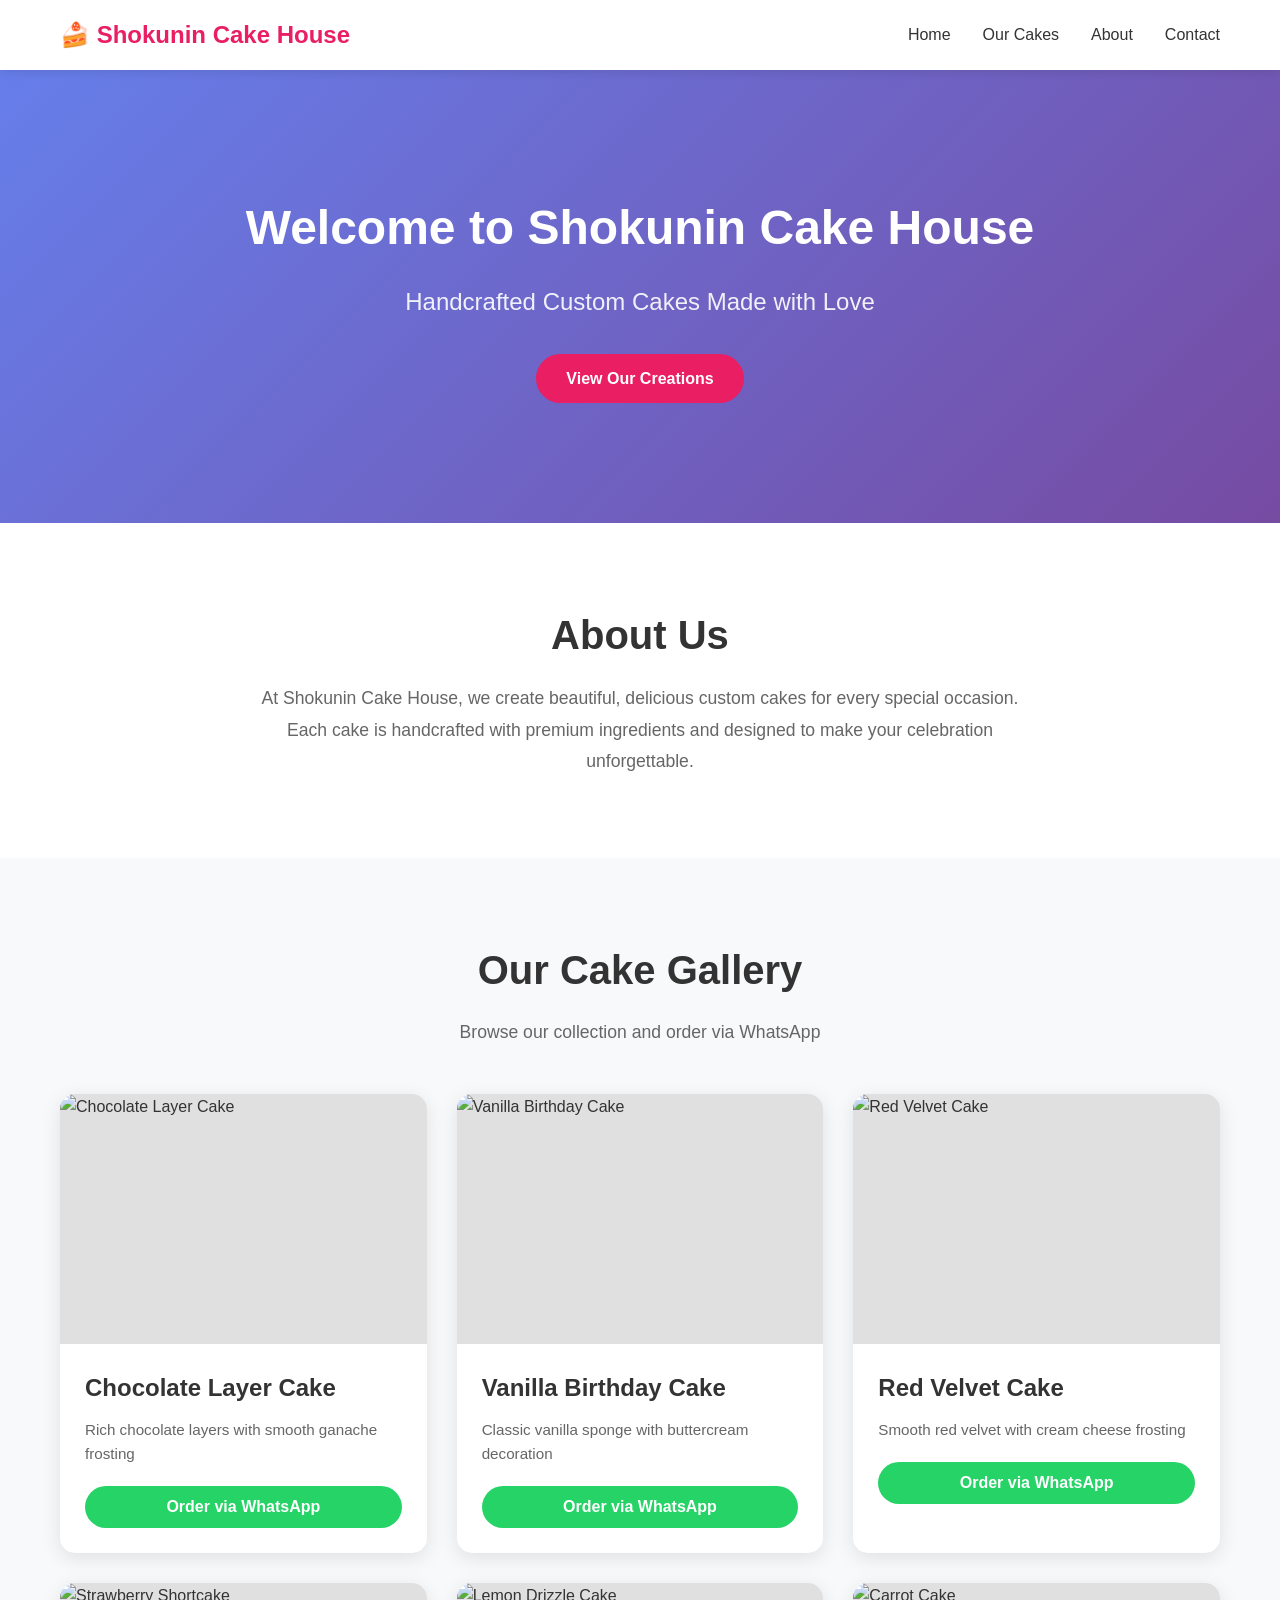
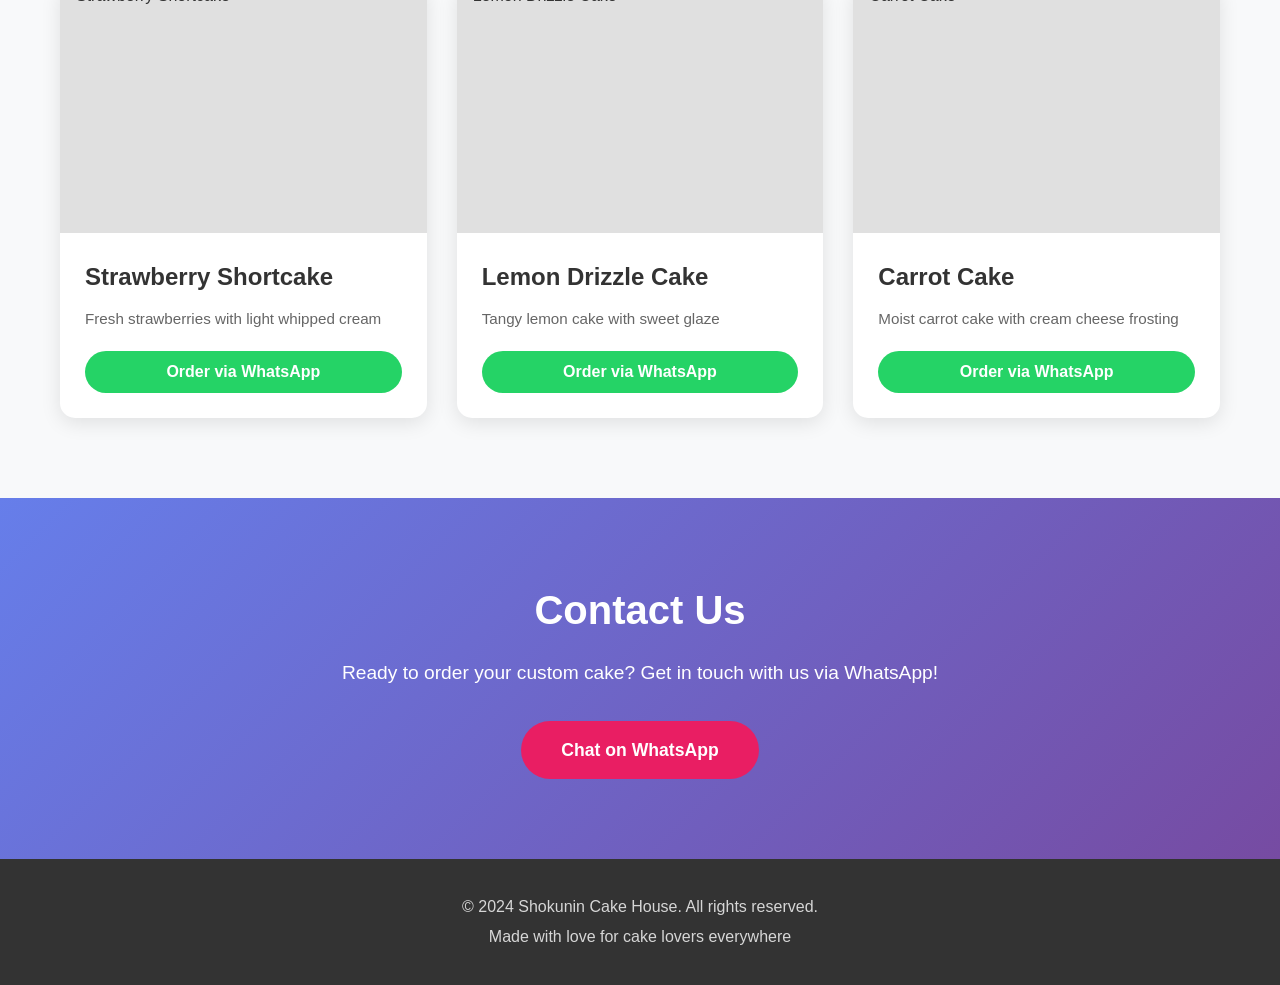
==== index.html @ 7493c871 "Transform to static cake portfolio website for GitHub Pages - Replace EverShop e-commerce platform w" ====
<!DOCTYPE html>
<html lang="en">
<head>
    <meta charset="UTF-8">
    <meta name="viewport" content="width=device-width, initial-scale=1.0">
    <meta name="description" content="Shokunin Cake House - Handcrafted custom cakes for every occasion">
    <title>Shokunin Cake House - Custom Cakes</title>
    <link rel="stylesheet" href="css/style.css">
</head>
<body>
    <!-- Navigation -->
    <nav class="navbar">
        <div class="container">
            <div class="nav-brand">
                <h1>🍰 Shokunin Cake House</h1>
            </div>
            <ul class="nav-menu">
                <li><a href="#home">Home</a></li>
                <li><a href="#gallery">Our Cakes</a></li>
                <li><a href="#about">About</a></li>
                <li><a href="#contact">Contact</a></li>
            </ul>
        </div>
    </nav>

    <!-- Hero Section -->
    <section id="home" class="hero">
        <div class="hero-content">
            <h1 class="hero-title">Welcome to Shokunin Cake House</h1>
            <p class="hero-subtitle">Handcrafted Custom Cakes Made with Love</p>
            <a href="#gallery" class="btn btn-primary">View Our Creations</a>
        </div>
    </section>

    <!-- About Section -->
    <section id="about" class="about">
        <div class="container">
            <h2 class="section-title">About Us</h2>
            <p class="about-text">
                At Shokunin Cake House, we create beautiful, delicious custom cakes for every special occasion.
                Each cake is handcrafted with premium ingredients and designed to make your celebration unforgettable.
            </p>
        </div>
    </section>

    <!-- Gallery Section -->
    <section id="gallery" class="gallery">
        <div class="container">
            <h2 class="section-title">Our Cake Gallery</h2>
            <p class="section-subtitle">Browse our collection and order via WhatsApp</p>

            <div class="cake-grid">
                <!-- Cake Card 1 -->
                <div class="cake-card">
                    <div class="cake-image">
                        <img src="images/cakes/cake1.jpg" alt="Chocolate Layer Cake">
                    </div>
                    <div class="cake-info">
                        <h3 class="cake-name">Chocolate Layer Cake</h3>
                        <p class="cake-description">Rich chocolate layers with smooth ganache frosting</p>
                        <button class="btn btn-whatsapp" onclick="orderViaWhatsApp('Chocolate Layer Cake')">
                            Order via WhatsApp
                        </button>
                    </div>
                </div>

                <!-- Cake Card 2 -->
                <div class="cake-card">
                    <div class="cake-image">
                        <img src="images/cakes/cake2.jpg" alt="Vanilla Birthday Cake">
                    </div>
                    <div class="cake-info">
                        <h3 class="cake-name">Vanilla Birthday Cake</h3>
                        <p class="cake-description">Classic vanilla sponge with buttercream decoration</p>
                        <button class="btn btn-whatsapp" onclick="orderViaWhatsApp('Vanilla Birthday Cake')">
                            Order via WhatsApp
                        </button>
                    </div>
                </div>

                <!-- Cake Card 3 -->
                <div class="cake-card">
                    <div class="cake-image">
                        <img src="images/cakes/cake3.jpg" alt="Red Velvet Cake">
                    </div>
                    <div class="cake-info">
                        <h3 class="cake-name">Red Velvet Cake</h3>
                        <p class="cake-description">Smooth red velvet with cream cheese frosting</p>
                        <button class="btn btn-whatsapp" onclick="orderViaWhatsApp('Red Velvet Cake')">
                            Order via WhatsApp
                        </button>
                    </div>
                </div>

                <!-- Cake Card 4 -->
                <div class="cake-card">
                    <div class="cake-image">
                        <img src="images/cakes/cake4.jpg" alt="Strawberry Shortcake">
                    </div>
                    <div class="cake-info">
                        <h3 class="cake-name">Strawberry Shortcake</h3>
                        <p class="cake-description">Fresh strawberries with light whipped cream</p>
                        <button class="btn btn-whatsapp" onclick="orderViaWhatsApp('Strawberry Shortcake')">
                            Order via WhatsApp
                        </button>
                    </div>
                </div>

                <!-- Cake Card 5 -->
                <div class="cake-card">
                    <div class="cake-image">
                        <img src="images/cakes/cake5.jpg" alt="Lemon Drizzle Cake">
                    </div>
                    <div class="cake-info">
                        <h3 class="cake-name">Lemon Drizzle Cake</h3>
                        <p class="cake-description">Tangy lemon cake with sweet glaze</p>
                        <button class="btn btn-whatsapp" onclick="orderViaWhatsApp('Lemon Drizzle Cake')">
                            Order via WhatsApp
                        </button>
                    </div>
                </div>

                <!-- Cake Card 6 -->
                <div class="cake-card">
                    <div class="cake-image">
                        <img src="images/cakes/cake6.jpg" alt="Carrot Cake">
                    </div>
                    <div class="cake-info">
                        <h3 class="cake-name">Carrot Cake</h3>
                        <p class="cake-description">Moist carrot cake with cream cheese frosting</p>
                        <button class="btn btn-whatsapp" onclick="orderViaWhatsApp('Carrot Cake')">
                            Order via WhatsApp
                        </button>
                    </div>
                </div>
            </div>
        </div>
    </section>

    <!-- Contact Section -->
    <section id="contact" class="contact">
        <div class="container">
            <h2 class="section-title">Contact Us</h2>
            <p class="contact-text">
                Ready to order your custom cake? Get in touch with us via WhatsApp!
            </p>
            <a href="https://wa.me/1234567890?text=Hi%20Shokunin%20Cake%20House!%20I'm%20interested%20in%20ordering%20a%20custom%20cake."
               class="btn btn-primary btn-large" target="_blank">
                Chat on WhatsApp
            </a>
        </div>
    </section>

    <!-- Footer -->
    <footer class="footer">
        <div class="container">
            <p>&copy; 2024 Shokunin Cake House. All rights reserved.</p>
            <p>Made with love for cake lovers everywhere</p>
        </div>
    </footer>

    <script src="js/script.js"></script>
</body>
</html>
---- css/style.css ----
/* Reset and Base Styles */
* {
    margin: 0;
    padding: 0;
    box-sizing: border-box;
}

body {
    font-family: 'Segoe UI', Tahoma, Geneva, Verdana, sans-serif;
    line-height: 1.6;
    color: #333;
    background-color: #f8f9fa;
}

.container {
    max-width: 1200px;
    margin: 0 auto;
    padding: 0 20px;
}

/* Navigation */
.navbar {
    background-color: #fff;
    box-shadow: 0 2px 10px rgba(0, 0, 0, 0.1);
    position: sticky;
    top: 0;
    z-index: 100;
    padding: 1rem 0;
}

.navbar .container {
    display: flex;
    justify-content: space-between;
    align-items: center;
}

.nav-brand h1 {
    font-size: 1.5rem;
    color: #e91e63;
}

.nav-menu {
    display: flex;
    list-style: none;
    gap: 2rem;
}

.nav-menu a {
    text-decoration: none;
    color: #333;
    font-weight: 500;
    transition: color 0.3s;
}

.nav-menu a:hover {
    color: #e91e63;
}

/* Hero Section */
.hero {
    background: linear-gradient(135deg, #667eea 0%, #764ba2 100%);
    color: white;
    padding: 120px 20px;
    text-align: center;
}

.hero-content {
    max-width: 800px;
    margin: 0 auto;
}

.hero-title {
    font-size: 3rem;
    margin-bottom: 1rem;
    animation: fadeInUp 1s ease;
}

.hero-subtitle {
    font-size: 1.5rem;
    margin-bottom: 2rem;
    opacity: 0.9;
    animation: fadeInUp 1s ease 0.2s backwards;
}

@keyframes fadeInUp {
    from {
        opacity: 0;
        transform: translateY(30px);
    }
    to {
        opacity: 1;
        transform: translateY(0);
    }
}

/* Buttons */
.btn {
    display: inline-block;
    padding: 12px 30px;
    border: none;
    border-radius: 50px;
    font-size: 1rem;
    font-weight: 600;
    cursor: pointer;
    transition: all 0.3s;
    text-decoration: none;
}

.btn-primary {
    background-color: #e91e63;
    color: white;
}

.btn-primary:hover {
    background-color: #c2185b;
    transform: translateY(-2px);
    box-shadow: 0 5px 15px rgba(233, 30, 99, 0.3);
}

.btn-whatsapp {
    background-color: #25d366;
    color: white;
    width: 100%;
}

.btn-whatsapp:hover {
    background-color: #20ba5a;
    transform: translateY(-2px);
    box-shadow: 0 5px 15px rgba(37, 211, 102, 0.3);
}

.btn-large {
    padding: 15px 40px;
    font-size: 1.1rem;
}

/* Section Styles */
section {
    padding: 80px 20px;
}

.section-title {
    font-size: 2.5rem;
    text-align: center;
    margin-bottom: 1rem;
    color: #333;
}

.section-subtitle {
    text-align: center;
    font-size: 1.1rem;
    color: #666;
    margin-bottom: 3rem;
}

/* About Section */
.about {
    background-color: white;
}

.about-text {
    max-width: 800px;
    margin: 0 auto;
    text-align: center;
    font-size: 1.1rem;
    color: #666;
    line-height: 1.8;
}

/* Gallery Section */
.gallery {
    background-color: #f8f9fa;
}

.cake-grid {
    display: grid;
    grid-template-columns: repeat(auto-fill, minmax(300px, 1fr));
    gap: 30px;
    margin-top: 40px;
}

.cake-card {
    background: white;
    border-radius: 15px;
    overflow: hidden;
    box-shadow: 0 5px 20px rgba(0, 0, 0, 0.1);
    transition: transform 0.3s, box-shadow 0.3s;
}

.cake-card:hover {
    transform: translateY(-10px);
    box-shadow: 0 10px 30px rgba(0, 0, 0, 0.15);
}

.cake-image {
    width: 100%;
    height: 250px;
    overflow: hidden;
    background-color: #e0e0e0;
    position: relative;
}

.cake-image img {
    width: 100%;
    height: 100%;
    object-fit: cover;
    transition: transform 0.3s;
}

.cake-card:hover .cake-image img {
    transform: scale(1.1);
}

/* Placeholder for missing images */
.cake-image img[src*="cake1.jpg"],
.cake-image img[src*="cake2.jpg"],
.cake-image img[src*="cake3.jpg"],
.cake-image img[src*="cake4.jpg"],
.cake-image img[src*="cake5.jpg"],
.cake-image img[src*="cake6.jpg"] {
    display: block;
}

.cake-info {
    padding: 25px;
}

.cake-name {
    font-size: 1.5rem;
    color: #333;
    margin-bottom: 10px;
}

.cake-description {
    color: #666;
    margin-bottom: 20px;
    font-size: 0.95rem;
    line-height: 1.6;
}

/* Contact Section */
.contact {
    background: linear-gradient(135deg, #667eea 0%, #764ba2 100%);
    color: white;
    text-align: center;
}

.contact .section-title {
    color: white;
}

.contact-text {
    font-size: 1.2rem;
    margin-bottom: 2rem;
    max-width: 600px;
    margin-left: auto;
    margin-right: auto;
}

/* Footer */
.footer {
    background-color: #333;
    color: white;
    text-align: center;
    padding: 30px 20px;
}

.footer p {
    margin: 5px 0;
    opacity: 0.8;
}

/* Responsive Design */
@media (max-width: 768px) {
    .nav-menu {
        gap: 1rem;
        font-size: 0.9rem;
    }

    .hero-title {
        font-size: 2rem;
    }

    .hero-subtitle {
        font-size: 1.2rem;
    }

    .section-title {
        font-size: 2rem;
    }

    .cake-grid {
        grid-template-columns: repeat(auto-fill, minmax(250px, 1fr));
        gap: 20px;
    }
}

@media (max-width: 480px) {
    .navbar .container {
        flex-direction: column;
        gap: 1rem;
    }

    .nav-menu {
        flex-wrap: wrap;
        justify-content: center;
    }

    .hero {
        padding: 80px 20px;
    }

    .hero-title {
        font-size: 1.8rem;
    }

    .cake-grid {
        grid-template-columns: 1fr;
    }
}

/* Smooth Scrolling */
html {
    scroll-behavior: smooth;
}
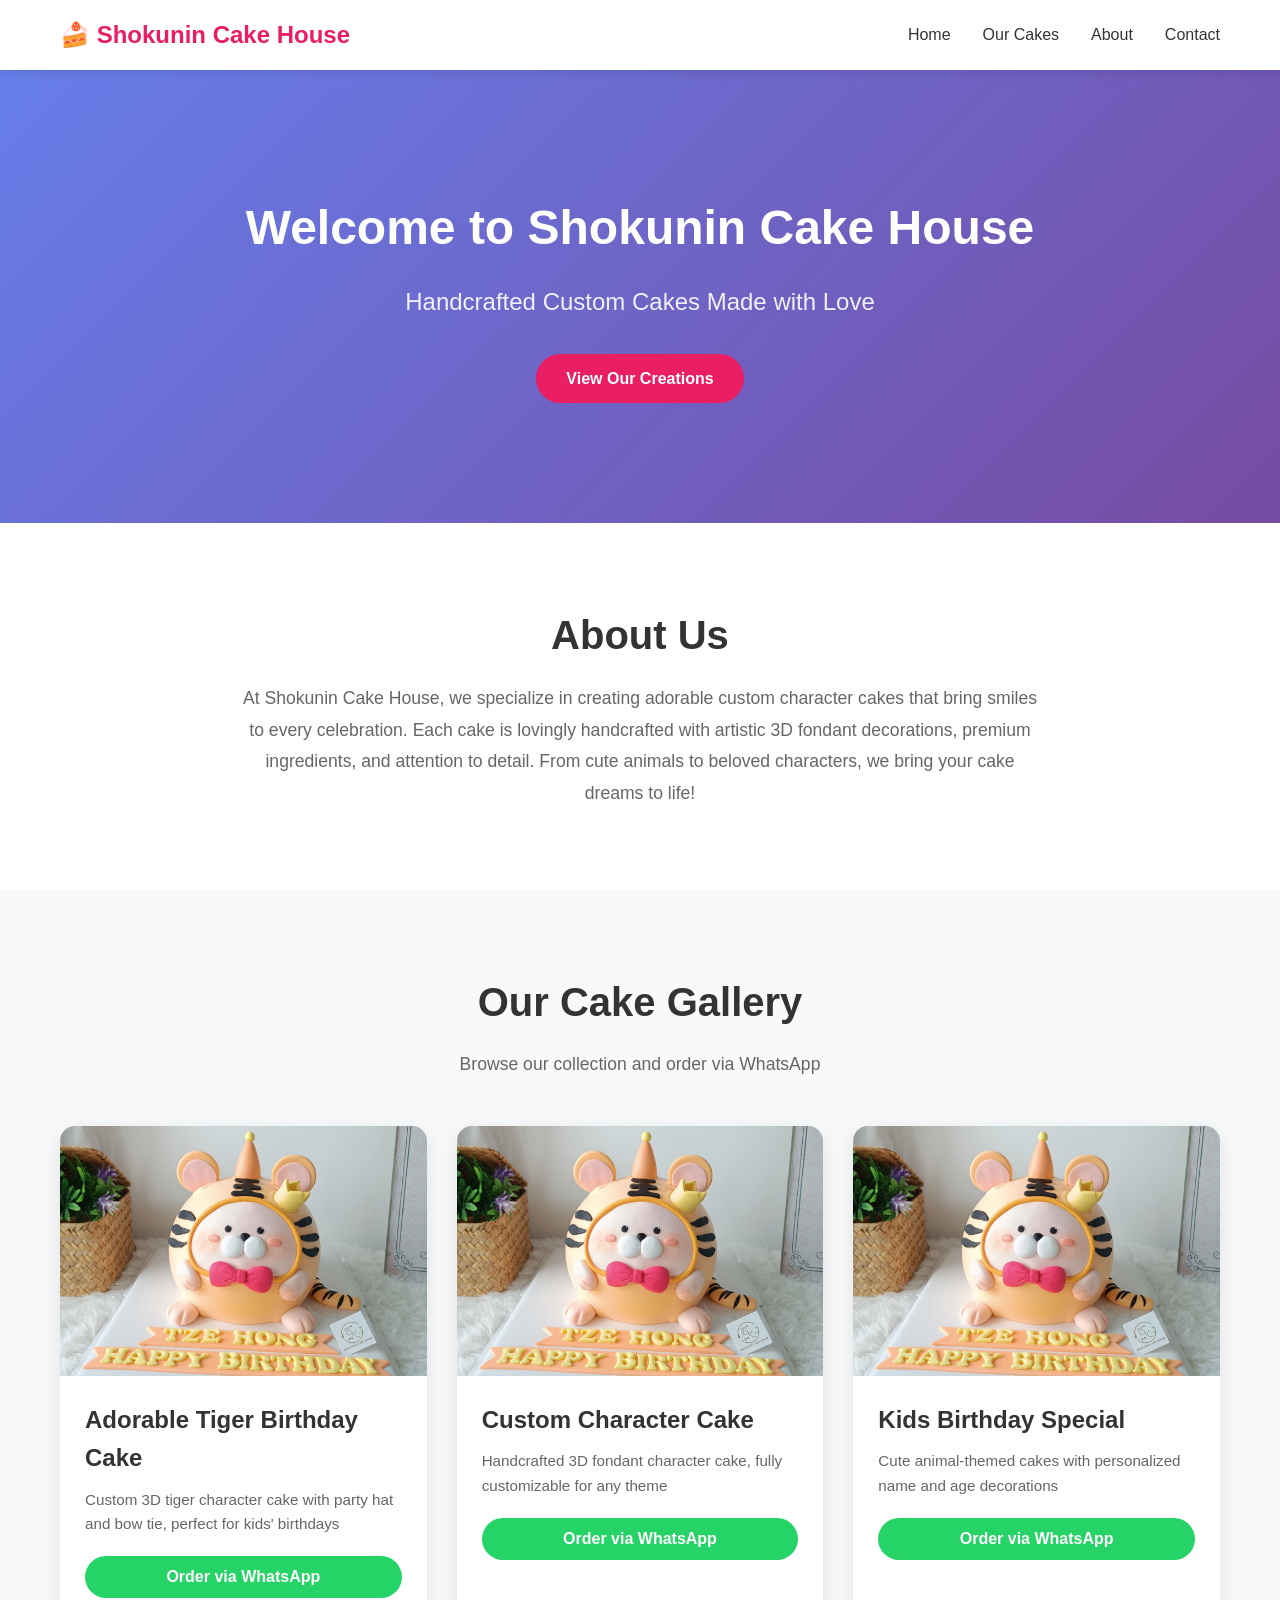
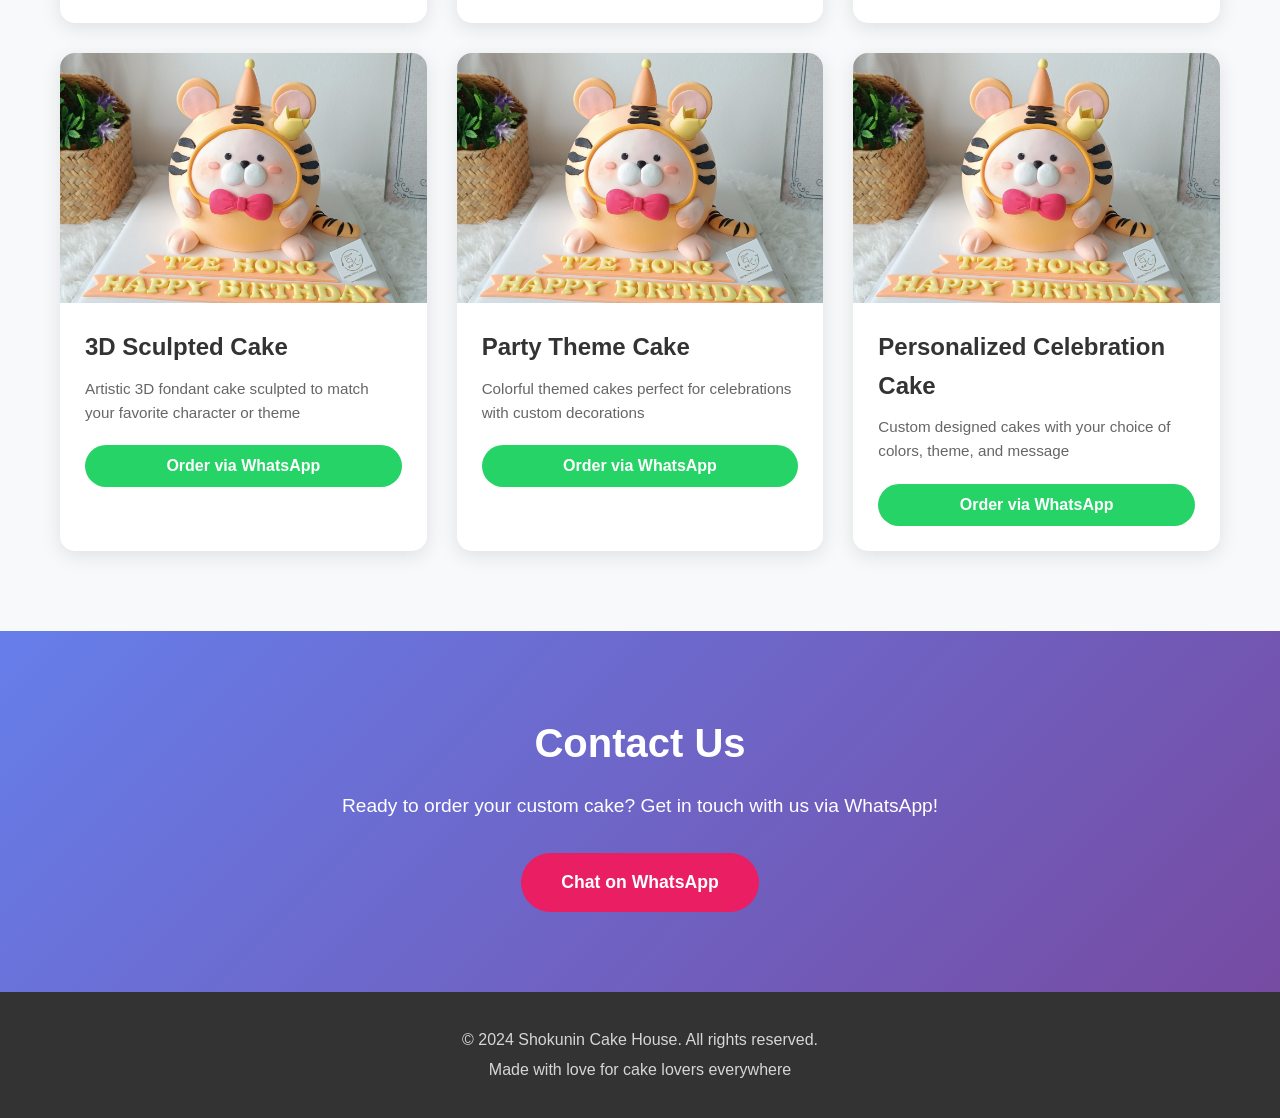
==== commit 0879c7f4: "Add demo content with tiger cake images - Add adorable tiger birthday cake photos to all 6 gallery p" ====
--- a/index.html
+++ b/index.html
@@ -37,8 +37,9 @@
         <div class="container">
             <h2 class="section-title">About Us</h2>
             <p class="about-text">
-                At Shokunin Cake House, we create beautiful, delicious custom cakes for every special occasion.
-                Each cake is handcrafted with premium ingredients and designed to make your celebration unforgettable.
+                At Shokunin Cake House, we specialize in creating adorable custom character cakes that bring smiles to every celebration.
+                Each cake is lovingly handcrafted with artistic 3D fondant decorations, premium ingredients, and attention to detail.
+                From cute animals to beloved characters, we bring your cake dreams to life!
             </p>
         </div>
     </section>
@@ -53,12 +54,12 @@
                 <!-- Cake Card 1 -->
                 <div class="cake-card">
                     <div class="cake-image">
-                        <img src="images/cakes/cake1.jpg" alt="Chocolate Layer Cake">
+                        <img src="images/cakes/cake1.jpg" alt="Adorable Tiger Birthday Cake">
                     </div>
                     <div class="cake-info">
-                        <h3 class="cake-name">Chocolate Layer Cake</h3>
-                        <p class="cake-description">Rich chocolate layers with smooth ganache frosting</p>
-                        <button class="btn btn-whatsapp" onclick="orderViaWhatsApp('Chocolate Layer Cake')">
+                        <h3 class="cake-name">Adorable Tiger Birthday Cake</h3>
+                        <p class="cake-description">Custom 3D tiger character cake with party hat and bow tie, perfect for kids' birthdays</p>
+                        <button class="btn btn-whatsapp" onclick="orderViaWhatsApp('Adorable Tiger Birthday Cake')">
                             Order via WhatsApp
                         </button>
                     </div>
@@ -67,12 +68,12 @@
                 <!-- Cake Card 2 -->
                 <div class="cake-card">
                     <div class="cake-image">
-                        <img src="images/cakes/cake2.jpg" alt="Vanilla Birthday Cake">
+                        <img src="images/cakes/cake2.jpg" alt="Custom Character Cake">
                     </div>
                     <div class="cake-info">
-                        <h3 class="cake-name">Vanilla Birthday Cake</h3>
-                        <p class="cake-description">Classic vanilla sponge with buttercream decoration</p>
-                        <button class="btn btn-whatsapp" onclick="orderViaWhatsApp('Vanilla Birthday Cake')">
+                        <h3 class="cake-name">Custom Character Cake</h3>
+                        <p class="cake-description">Handcrafted 3D fondant character cake, fully customizable for any theme</p>
+                        <button class="btn btn-whatsapp" onclick="orderViaWhatsApp('Custom Character Cake')">
                             Order via WhatsApp
                         </button>
                     </div>
@@ -81,12 +82,12 @@
                 <!-- Cake Card 3 -->
                 <div class="cake-card">
                     <div class="cake-image">
-                        <img src="images/cakes/cake3.jpg" alt="Red Velvet Cake">
+                        <img src="images/cakes/cake3.jpg" alt="Kids Birthday Special">
                     </div>
                     <div class="cake-info">
-                        <h3 class="cake-name">Red Velvet Cake</h3>
-                        <p class="cake-description">Smooth red velvet with cream cheese frosting</p>
-                        <button class="btn btn-whatsapp" onclick="orderViaWhatsApp('Red Velvet Cake')">
+                        <h3 class="cake-name">Kids Birthday Special</h3>
+                        <p class="cake-description">Cute animal-themed cakes with personalized name and age decorations</p>
+                        <button class="btn btn-whatsapp" onclick="orderViaWhatsApp('Kids Birthday Special')">
                             Order via WhatsApp
                         </button>
                     </div>
@@ -95,12 +96,12 @@
                 <!-- Cake Card 4 -->
                 <div class="cake-card">
                     <div class="cake-image">
-                        <img src="images/cakes/cake4.jpg" alt="Strawberry Shortcake">
+                        <img src="images/cakes/cake4.jpg" alt="3D Sculpted Cake">
                     </div>
                     <div class="cake-info">
-                        <h3 class="cake-name">Strawberry Shortcake</h3>
-                        <p class="cake-description">Fresh strawberries with light whipped cream</p>
-                        <button class="btn btn-whatsapp" onclick="orderViaWhatsApp('Strawberry Shortcake')">
+                        <h3 class="cake-name">3D Sculpted Cake</h3>
+                        <p class="cake-description">Artistic 3D fondant cake sculpted to match your favorite character or theme</p>
+                        <button class="btn btn-whatsapp" onclick="orderViaWhatsApp('3D Sculpted Cake')">
                             Order via WhatsApp
                         </button>
                     </div>
@@ -109,12 +110,12 @@
                 <!-- Cake Card 5 -->
                 <div class="cake-card">
                     <div class="cake-image">
-                        <img src="images/cakes/cake5.jpg" alt="Lemon Drizzle Cake">
+                        <img src="images/cakes/cake5.jpg" alt="Party Theme Cake">
                     </div>
                     <div class="cake-info">
-                        <h3 class="cake-name">Lemon Drizzle Cake</h3>
-                        <p class="cake-description">Tangy lemon cake with sweet glaze</p>
-                        <button class="btn btn-whatsapp" onclick="orderViaWhatsApp('Lemon Drizzle Cake')">
+                        <h3 class="cake-name">Party Theme Cake</h3>
+                        <p class="cake-description">Colorful themed cakes perfect for celebrations with custom decorations</p>
+                        <button class="btn btn-whatsapp" onclick="orderViaWhatsApp('Party Theme Cake')">
                             Order via WhatsApp
                         </button>
                     </div>
@@ -123,12 +124,12 @@
                 <!-- Cake Card 6 -->
                 <div class="cake-card">
                     <div class="cake-image">
-                        <img src="images/cakes/cake6.jpg" alt="Carrot Cake">
+                        <img src="images/cakes/cake6.jpg" alt="Personalized Celebration Cake">
                     </div>
                     <div class="cake-info">
-                        <h3 class="cake-name">Carrot Cake</h3>
-                        <p class="cake-description">Moist carrot cake with cream cheese frosting</p>
-                        <button class="btn btn-whatsapp" onclick="orderViaWhatsApp('Carrot Cake')">
+                        <h3 class="cake-name">Personalized Celebration Cake</h3>
+                        <p class="cake-description">Custom designed cakes with your choice of colors, theme, and message</p>
+                        <button class="btn btn-whatsapp" onclick="orderViaWhatsApp('Personalized Celebration Cake')">
                             Order via WhatsApp
                         </button>
                     </div>
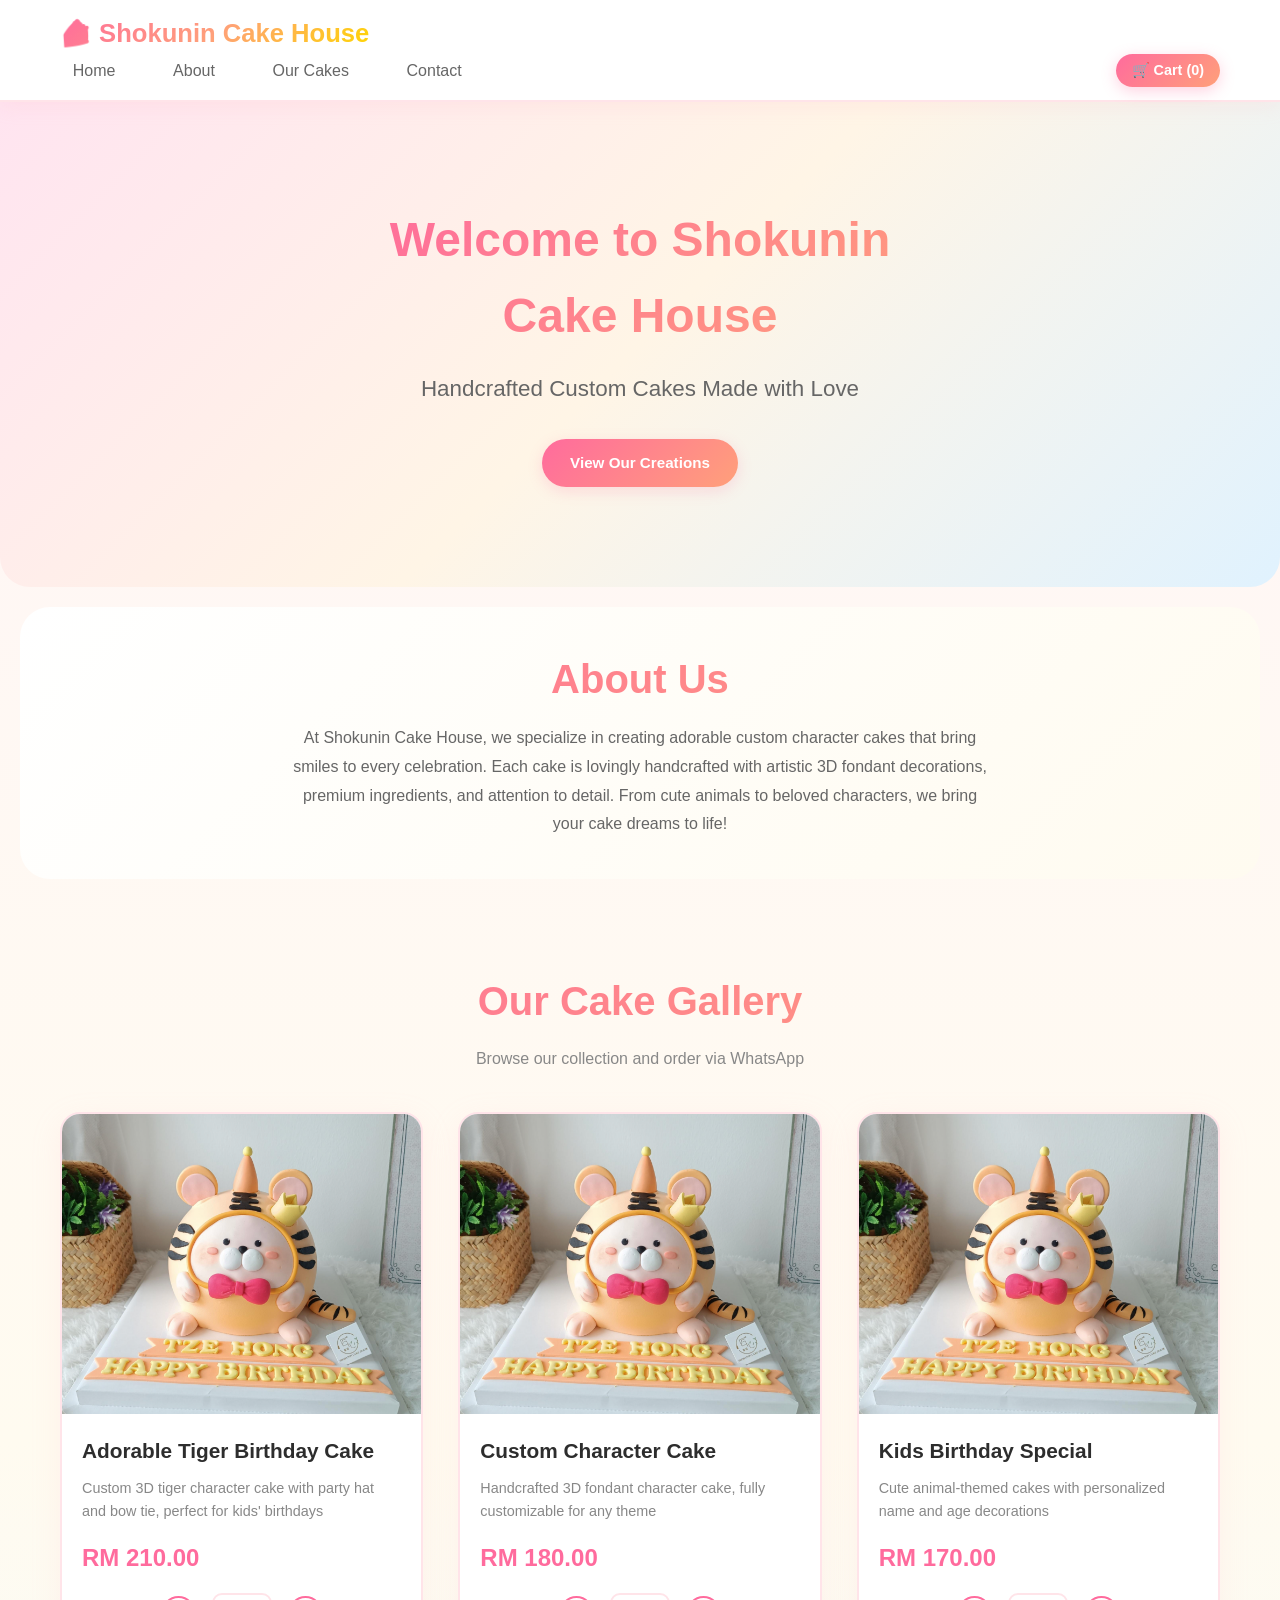
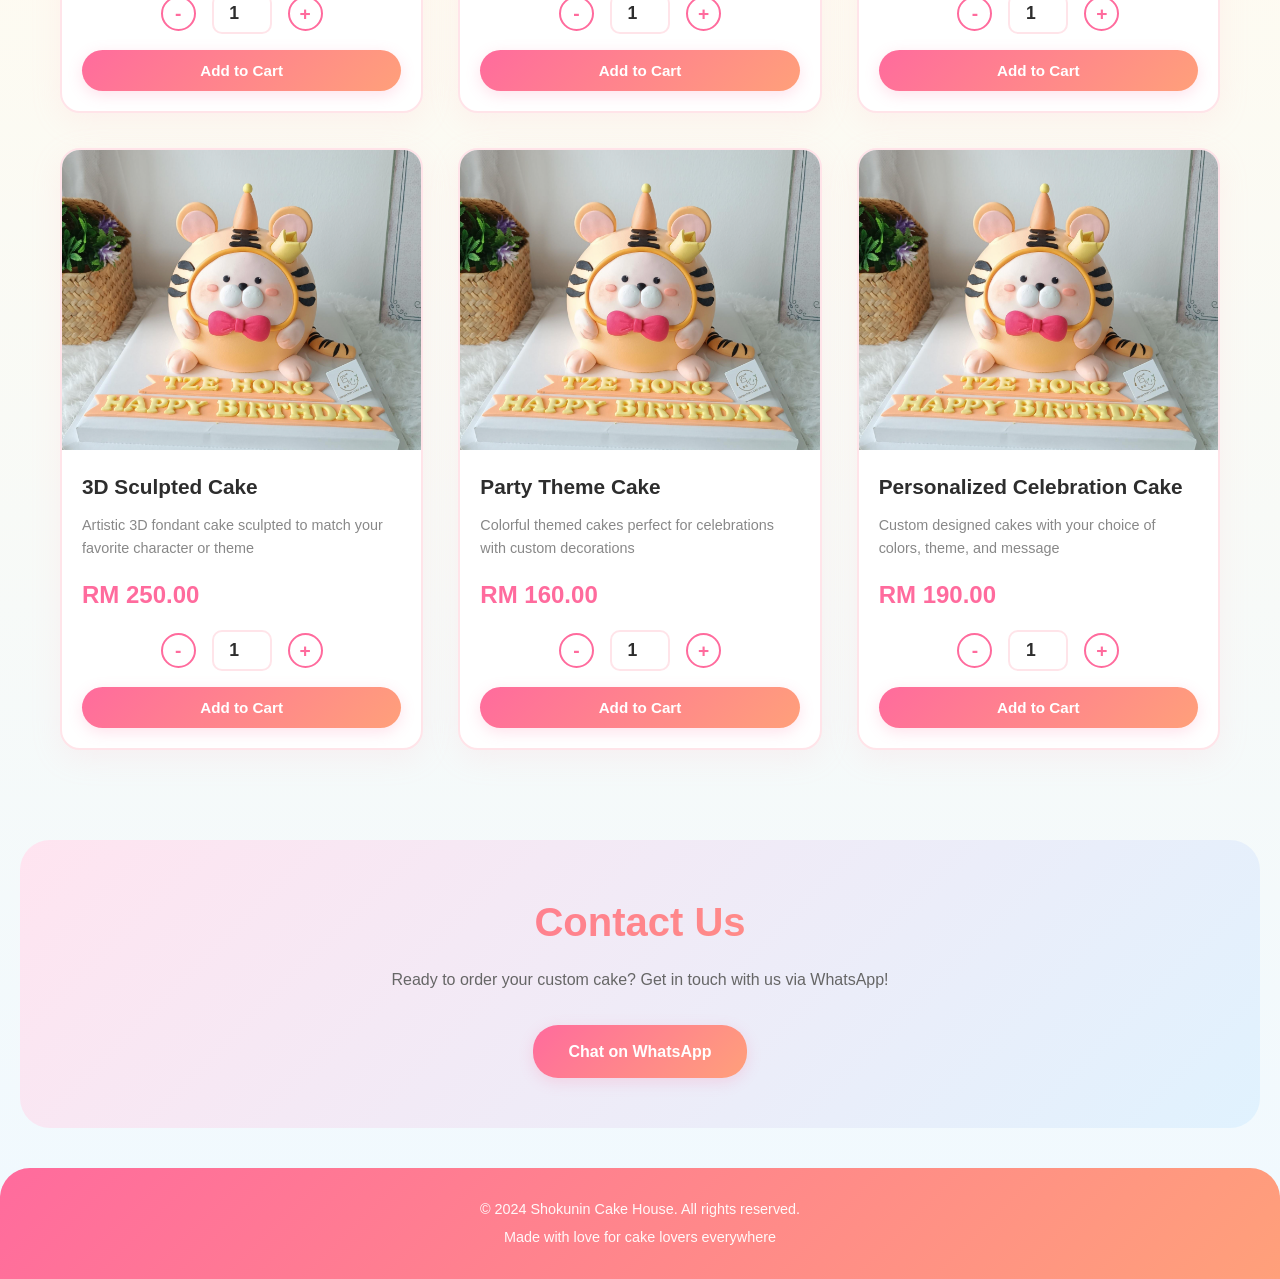
==== commit 77aa87aa: "Add complete shopping cart system with WhatsApp checkout Features: - Shopping cart with add/remove i" ====
--- a/index.html
+++ b/index.html
@@ -14,14 +14,41 @@
             <div class="nav-brand">
                 <h1>🍰 Shokunin Cake House</h1>
             </div>
-            <ul class="nav-menu">
-                <li><a href="#home">Home</a></li>
-                <li><a href="#gallery">Our Cakes</a></li>
-                <li><a href="#about">About</a></li>
-                <li><a href="#contact">Contact</a></li>
-            </ul>
+            <div class="nav-right">
+                <ul class="nav-menu">
+                    <li><a href="#home">Home</a></li>
+                    <li><a href="#about">About</a></li>
+                    <li><a href="#gallery">Our Cakes</a></li>
+                    <li><a href="#contact">Contact</a></li>
+                </ul>
+                <button class="cart-button" onclick="toggleCart()">
+                    🛒 Cart (<span id="cart-count">0</span>)
+                </button>
+            </div>
         </div>
     </nav>
+
+    <!-- Shopping Cart Panel -->
+    <div id="cart-panel" class="cart-panel">
+        <div class="cart-header">
+            <h2>🛒 Your Order</h2>
+            <button class="close-cart" onclick="toggleCart()">✕</button>
+        </div>
+        <div id="cart-items" class="cart-items">
+            <p class="empty-cart">Your cart is empty</p>
+        </div>
+        <div id="cart-footer" class="cart-footer" style="display: none;">
+            <div class="cart-total">
+                <span>Total:</span>
+                <span id="cart-total">RM 0.00</span>
+            </div>
+            <button class="btn btn-whatsapp btn-large" onclick="checkoutWhatsApp()">
+                📱 Checkout via WhatsApp
+            </button>
+            <button class="btn-clear" onclick="clearCart()">Clear Cart</button>
+        </div>
+    </div>
+    <div id="cart-overlay" class="cart-overlay" onclick="toggleCart()"></div>
 
     <!-- Hero Section -->
     <section id="home" class="hero">
@@ -52,85 +79,121 @@
 
             <div class="cake-grid">
                 <!-- Cake Card 1 -->
-                <div class="cake-card">
+                <div class="cake-card" data-cake-id="1">
                     <div class="cake-image">
                         <img src="images/cakes/cake1.jpg" alt="Adorable Tiger Birthday Cake">
                     </div>
                     <div class="cake-info">
                         <h3 class="cake-name">Adorable Tiger Birthday Cake</h3>
                         <p class="cake-description">Custom 3D tiger character cake with party hat and bow tie, perfect for kids' birthdays</p>
-                        <button class="btn btn-whatsapp" onclick="orderViaWhatsApp('Adorable Tiger Birthday Cake')">
-                            Order via WhatsApp
+                        <div class="cake-price">RM 210.00</div>
+                        <div class="quantity-selector">
+                            <button class="qty-btn" onclick="decreaseQty(1)">-</button>
+                            <input type="number" id="qty-1" value="1" min="1" max="10" readonly>
+                            <button class="qty-btn" onclick="increaseQty(1)">+</button>
+                        </div>
+                        <button class="btn btn-add-cart" onclick="addToCart(1, 'Adorable Tiger Birthday Cake', 210.00)">
+                            Add to Cart
                         </button>
                     </div>
                 </div>
 
                 <!-- Cake Card 2 -->
-                <div class="cake-card">
+                <div class="cake-card" data-cake-id="2">
                     <div class="cake-image">
                         <img src="images/cakes/cake2.jpg" alt="Custom Character Cake">
                     </div>
                     <div class="cake-info">
                         <h3 class="cake-name">Custom Character Cake</h3>
                         <p class="cake-description">Handcrafted 3D fondant character cake, fully customizable for any theme</p>
-                        <button class="btn btn-whatsapp" onclick="orderViaWhatsApp('Custom Character Cake')">
-                            Order via WhatsApp
+                        <div class="cake-price">RM 180.00</div>
+                        <div class="quantity-selector">
+                            <button class="qty-btn" onclick="decreaseQty(2)">-</button>
+                            <input type="number" id="qty-2" value="1" min="1" max="10" readonly>
+                            <button class="qty-btn" onclick="increaseQty(2)">+</button>
+                        </div>
+                        <button class="btn btn-add-cart" onclick="addToCart(2, 'Custom Character Cake', 180.00)">
+                            Add to Cart
                         </button>
                     </div>
                 </div>
 
                 <!-- Cake Card 3 -->
-                <div class="cake-card">
+                <div class="cake-card" data-cake-id="3">
                     <div class="cake-image">
                         <img src="images/cakes/cake3.jpg" alt="Kids Birthday Special">
                     </div>
                     <div class="cake-info">
                         <h3 class="cake-name">Kids Birthday Special</h3>
                         <p class="cake-description">Cute animal-themed cakes with personalized name and age decorations</p>
-                        <button class="btn btn-whatsapp" onclick="orderViaWhatsApp('Kids Birthday Special')">
-                            Order via WhatsApp
+                        <div class="cake-price">RM 170.00</div>
+                        <div class="quantity-selector">
+                            <button class="qty-btn" onclick="decreaseQty(3)">-</button>
+                            <input type="number" id="qty-3" value="1" min="1" max="10" readonly>
+                            <button class="qty-btn" onclick="increaseQty(3)">+</button>
+                        </div>
+                        <button class="btn btn-add-cart" onclick="addToCart(3, 'Kids Birthday Special', 170.00)">
+                            Add to Cart
                         </button>
                     </div>
                 </div>
 
                 <!-- Cake Card 4 -->
-                <div class="cake-card">
+                <div class="cake-card" data-cake-id="4">
                     <div class="cake-image">
                         <img src="images/cakes/cake4.jpg" alt="3D Sculpted Cake">
                     </div>
                     <div class="cake-info">
                         <h3 class="cake-name">3D Sculpted Cake</h3>
                         <p class="cake-description">Artistic 3D fondant cake sculpted to match your favorite character or theme</p>
-                        <button class="btn btn-whatsapp" onclick="orderViaWhatsApp('3D Sculpted Cake')">
-                            Order via WhatsApp
+                        <div class="cake-price">RM 250.00</div>
+                        <div class="quantity-selector">
+                            <button class="qty-btn" onclick="decreaseQty(4)">-</button>
+                            <input type="number" id="qty-4" value="1" min="1" max="10" readonly>
+                            <button class="qty-btn" onclick="increaseQty(4)">+</button>
+                        </div>
+                        <button class="btn btn-add-cart" onclick="addToCart(4, '3D Sculpted Cake', 250.00)">
+                            Add to Cart
                         </button>
                     </div>
                 </div>
 
                 <!-- Cake Card 5 -->
-                <div class="cake-card">
+                <div class="cake-card" data-cake-id="5">
                     <div class="cake-image">
                         <img src="images/cakes/cake5.jpg" alt="Party Theme Cake">
                     </div>
                     <div class="cake-info">
                         <h3 class="cake-name">Party Theme Cake</h3>
                         <p class="cake-description">Colorful themed cakes perfect for celebrations with custom decorations</p>
-                        <button class="btn btn-whatsapp" onclick="orderViaWhatsApp('Party Theme Cake')">
-                            Order via WhatsApp
+                        <div class="cake-price">RM 160.00</div>
+                        <div class="quantity-selector">
+                            <button class="qty-btn" onclick="decreaseQty(5)">-</button>
+                            <input type="number" id="qty-5" value="1" min="1" max="10" readonly>
+                            <button class="qty-btn" onclick="increaseQty(5)">+</button>
+                        </div>
+                        <button class="btn btn-add-cart" onclick="addToCart(5, 'Party Theme Cake', 160.00)">
+                            Add to Cart
                         </button>
                     </div>
                 </div>
 
                 <!-- Cake Card 6 -->
-                <div class="cake-card">
+                <div class="cake-card" data-cake-id="6">
                     <div class="cake-image">
                         <img src="images/cakes/cake6.jpg" alt="Personalized Celebration Cake">
                     </div>
                     <div class="cake-info">
                         <h3 class="cake-name">Personalized Celebration Cake</h3>
                         <p class="cake-description">Custom designed cakes with your choice of colors, theme, and message</p>
-                        <button class="btn btn-whatsapp" onclick="orderViaWhatsApp('Personalized Celebration Cake')">
-                            Order via WhatsApp
+                        <div class="cake-price">RM 190.00</div>
+                        <div class="quantity-selector">
+                            <button class="qty-btn" onclick="decreaseQty(6)">-</button>
+                            <input type="number" id="qty-6" value="1" min="1" max="10" readonly>
+                            <button class="qty-btn" onclick="increaseQty(6)">+</button>
+                        </div>
+                        <button class="btn btn-add-cart" onclick="addToCart(6, 'Personalized Celebration Cake', 190.00)">
+                            Add to Cart
                         </button>
                     </div>
                 </div>
--- a/css/style.css
+++ b/css/style.css
@@ -1,3 +1,8 @@
+/* ========================================
+   SHOKUNIN CAKE HOUSE - MOBILE-FIRST DESIGN
+   Light, Bright & Colorful Theme
+   ======================================== */
+
 /* Reset and Base Styles */
 * {
     margin: 0;
@@ -6,80 +11,131 @@
 }
 
 body {
-    font-family: 'Segoe UI', Tahoma, Geneva, Verdana, sans-serif;
+    font-family: 'Segoe UI', 'Arial', 'Helvetica', sans-serif;
     line-height: 1.6;
-    color: #333;
-    background-color: #f8f9fa;
+    color: #2d2d2d;
+    background: linear-gradient(180deg, #fff5f7 0%, #fffbf0 50%, #f0f9ff 100%);
+    min-height: 100vh;
 }
 
 .container {
     max-width: 1200px;
     margin: 0 auto;
-    padding: 0 20px;
-}
-
-/* Navigation */
+    padding: 0 16px;
+}
+
+/* ========================================
+   NAVIGATION - Mobile First
+   ======================================== */
 .navbar {
-    background-color: #fff;
-    box-shadow: 0 2px 10px rgba(0, 0, 0, 0.1);
+    background: rgba(255, 255, 255, 0.95);
+    backdrop-filter: blur(10px);
+    box-shadow: 0 2px 20px rgba(255, 182, 193, 0.2);
     position: sticky;
     top: 0;
     z-index: 100;
-    padding: 1rem 0;
+    padding: 0.8rem 0;
+    border-bottom: 2px solid #ffe4e9;
 }
 
 .navbar .container {
     display: flex;
     justify-content: space-between;
     align-items: center;
+    flex-wrap: wrap;
 }
 
 .nav-brand h1 {
-    font-size: 1.5rem;
-    color: #e91e63;
+    font-size: 1.2rem;
+    background: linear-gradient(135deg, #ff6b9d 0%, #ffa07a 50%, #ffd700 100%);
+    -webkit-background-clip: text;
+    -webkit-text-fill-color: transparent;
+    background-clip: text;
+    font-weight: 700;
+}
+
+.nav-right {
+    display: flex;
+    align-items: center;
+    gap: 1rem;
+    flex-wrap: wrap;
+    justify-content: space-between;
+    width: 100%;
 }
 
 .nav-menu {
     display: flex;
     list-style: none;
-    gap: 2rem;
+    gap: 1rem;
+    flex-wrap: wrap;
 }
 
 .nav-menu a {
     text-decoration: none;
-    color: #333;
+    color: #666;
     font-weight: 500;
-    transition: color 0.3s;
+    font-size: 0.9rem;
+    padding: 0.3rem 0.8rem;
+    border-radius: 20px;
+    transition: all 0.3s;
 }
 
 .nav-menu a:hover {
-    color: #e91e63;
-}
-
-/* Hero Section */
+    background: linear-gradient(135deg, #ffe4e9 0%, #fff5e6 100%);
+    color: #ff6b9d;
+}
+
+.cart-button {
+    background: linear-gradient(135deg, #ff6b9d 0%, #ffa07a 100%);
+    color: white;
+    border: none;
+    padding: 0.5rem 1rem;
+    border-radius: 25px;
+    font-weight: 600;
+    font-size: 0.9rem;
+    cursor: pointer;
+    box-shadow: 0 4px 15px rgba(255, 107, 157, 0.3);
+    transition: all 0.3s;
+}
+
+.cart-button:hover {
+    transform: translateY(-2px);
+    box-shadow: 0 6px 20px rgba(255, 107, 157, 0.4);
+}
+
+/* ========================================
+   HERO SECTION - Light & Bright
+   ======================================== */
 .hero {
-    background: linear-gradient(135deg, #667eea 0%, #764ba2 100%);
-    color: white;
-    padding: 120px 20px;
-    text-align: center;
+    background: linear-gradient(135deg, #ffe4f0 0%, #fff5e6 50%, #e0f2fe 100%);
+    color: #2d2d2d;
+    padding: 60px 20px;
+    text-align: center;
+    border-radius: 0 0 30px 30px;
 }
 
 .hero-content {
-    max-width: 800px;
+    max-width: 600px;
     margin: 0 auto;
 }
 
 .hero-title {
-    font-size: 3rem;
+    font-size: 2rem;
     margin-bottom: 1rem;
+    background: linear-gradient(135deg, #ff6b9d 0%, #ffa07a 100%);
+    -webkit-background-clip: text;
+    -webkit-text-fill-color: transparent;
+    background-clip: text;
     animation: fadeInUp 1s ease;
+    font-weight: 700;
 }
 
 .hero-subtitle {
-    font-size: 1.5rem;
+    font-size: 1.1rem;
     margin-bottom: 2rem;
-    opacity: 0.9;
+    color: #666;
     animation: fadeInUp 1s ease 0.2s backwards;
+    font-weight: 400;
 }
 
 @keyframes fadeInUp {
@@ -93,110 +149,127 @@
     }
 }
 
-/* Buttons */
+/* ========================================
+   BUTTONS - Bright & Playful
+   ======================================== */
 .btn {
     display: inline-block;
-    padding: 12px 30px;
+    padding: 12px 28px;
     border: none;
-    border-radius: 50px;
-    font-size: 1rem;
+    border-radius: 25px;
+    font-size: 0.95rem;
     font-weight: 600;
     cursor: pointer;
     transition: all 0.3s;
     text-decoration: none;
+    box-shadow: 0 4px 15px rgba(255, 107, 157, 0.2);
 }
 
 .btn-primary {
-    background-color: #e91e63;
+    background: linear-gradient(135deg, #ff6b9d 0%, #ffa07a 100%);
     color: white;
 }
 
 .btn-primary:hover {
-    background-color: #c2185b;
-    transform: translateY(-2px);
-    box-shadow: 0 5px 15px rgba(233, 30, 99, 0.3);
+    transform: translateY(-3px);
+    box-shadow: 0 6px 25px rgba(255, 107, 157, 0.4);
 }
 
 .btn-whatsapp {
-    background-color: #25d366;
+    background: linear-gradient(135deg, #25d366 0%, #20ba5a 100%);
     color: white;
     width: 100%;
+    font-size: 0.9rem;
 }
 
 .btn-whatsapp:hover {
-    background-color: #20ba5a;
     transform: translateY(-2px);
-    box-shadow: 0 5px 15px rgba(37, 211, 102, 0.3);
+    box-shadow: 0 6px 25px rgba(37, 211, 102, 0.4);
 }
 
 .btn-large {
-    padding: 15px 40px;
-    font-size: 1.1rem;
-}
-
-/* Section Styles */
+    padding: 14px 35px;
+    font-size: 1rem;
+}
+
+/* ========================================
+   SECTION STYLES - Airy & Spacious
+   ======================================== */
 section {
-    padding: 80px 20px;
+    padding: 50px 20px;
 }
 
 .section-title {
-    font-size: 2.5rem;
-    text-align: center;
-    margin-bottom: 1rem;
-    color: #333;
+    font-size: 1.8rem;
+    text-align: center;
+    margin-bottom: 0.8rem;
+    background: linear-gradient(135deg, #ff6b9d 0%, #ffa07a 100%);
+    -webkit-background-clip: text;
+    -webkit-text-fill-color: transparent;
+    background-clip: text;
+    font-weight: 700;
 }
 
 .section-subtitle {
     text-align: center;
-    font-size: 1.1rem;
-    color: #666;
-    margin-bottom: 3rem;
-}
-
-/* About Section */
+    font-size: 1rem;
+    color: #888;
+    margin-bottom: 2.5rem;
+    font-weight: 400;
+}
+
+/* ========================================
+   ABOUT SECTION
+   ======================================== */
 .about {
-    background-color: white;
+    background: linear-gradient(135deg, #fff 0%, #fffbf0 100%);
+    border-radius: 30px;
+    margin: 20px;
+    padding: 40px 20px;
 }
 
 .about-text {
-    max-width: 800px;
+    max-width: 700px;
     margin: 0 auto;
     text-align: center;
-    font-size: 1.1rem;
+    font-size: 1rem;
     color: #666;
     line-height: 1.8;
 }
 
-/* Gallery Section */
+/* ========================================
+   GALLERY SECTION - Mobile First Grid
+   ======================================== */
 .gallery {
-    background-color: #f8f9fa;
+    background: transparent;
 }
 
 .cake-grid {
     display: grid;
-    grid-template-columns: repeat(auto-fill, minmax(300px, 1fr));
-    gap: 30px;
-    margin-top: 40px;
+    grid-template-columns: 1fr;
+    gap: 20px;
+    margin-top: 30px;
 }
 
 .cake-card {
     background: white;
-    border-radius: 15px;
+    border-radius: 20px;
     overflow: hidden;
-    box-shadow: 0 5px 20px rgba(0, 0, 0, 0.1);
+    box-shadow: 0 8px 30px rgba(255, 182, 193, 0.15);
     transition: transform 0.3s, box-shadow 0.3s;
+    border: 2px solid #ffe4e9;
 }
 
 .cake-card:hover {
-    transform: translateY(-10px);
-    box-shadow: 0 10px 30px rgba(0, 0, 0, 0.15);
+    transform: translateY(-8px);
+    box-shadow: 0 12px 40px rgba(255, 182, 193, 0.25);
 }
 
 .cake-image {
     width: 100%;
-    height: 250px;
+    height: 280px;
     overflow: hidden;
-    background-color: #e0e0e0;
+    background: linear-gradient(135deg, #ffe4f0 0%, #e0f2fe 100%);
     position: relative;
 }
 
@@ -204,81 +277,100 @@
     width: 100%;
     height: 100%;
     object-fit: cover;
-    transition: transform 0.3s;
+    transition: transform 0.4s;
 }
 
 .cake-card:hover .cake-image img {
-    transform: scale(1.1);
-}
-
-/* Placeholder for missing images */
-.cake-image img[src*="cake1.jpg"],
-.cake-image img[src*="cake2.jpg"],
-.cake-image img[src*="cake3.jpg"],
-.cake-image img[src*="cake4.jpg"],
-.cake-image img[src*="cake5.jpg"],
-.cake-image img[src*="cake6.jpg"] {
-    display: block;
+    transform: scale(1.08);
 }
 
 .cake-info {
-    padding: 25px;
+    padding: 20px;
 }
 
 .cake-name {
-    font-size: 1.5rem;
-    color: #333;
+    font-size: 1.3rem;
+    color: #2d2d2d;
     margin-bottom: 10px;
+    font-weight: 700;
 }
 
 .cake-description {
-    color: #666;
-    margin-bottom: 20px;
-    font-size: 0.95rem;
+    color: #888;
+    margin-bottom: 16px;
+    font-size: 0.9rem;
     line-height: 1.6;
 }
 
-/* Contact Section */
+/* ========================================
+   CONTACT SECTION
+   ======================================== */
 .contact {
-    background: linear-gradient(135deg, #667eea 0%, #764ba2 100%);
-    color: white;
-    text-align: center;
+    background: linear-gradient(135deg, #ffe4f0 0%, #e0f2fe 100%);
+    color: #2d2d2d;
+    text-align: center;
+    border-radius: 30px;
+    margin: 20px;
+    padding: 50px 20px;
 }
 
 .contact .section-title {
-    color: white;
+    color: #2d2d2d;
+    background: linear-gradient(135deg, #ff6b9d 0%, #ffa07a 100%);
+    -webkit-background-clip: text;
+    -webkit-text-fill-color: transparent;
+    background-clip: text;
 }
 
 .contact-text {
-    font-size: 1.2rem;
+    font-size: 1rem;
     margin-bottom: 2rem;
-    max-width: 600px;
+    max-width: 500px;
     margin-left: auto;
     margin-right: auto;
-}
-
-/* Footer */
+    color: #666;
+}
+
+/* ========================================
+   FOOTER
+   ======================================== */
 .footer {
-    background-color: #333;
+    background: linear-gradient(135deg, #ff6b9d 0%, #ffa07a 100%);
     color: white;
     text-align: center;
-    padding: 30px 20px;
+    padding: 25px 20px;
+    margin-top: 40px;
+    border-radius: 30px 30px 0 0;
 }
 
 .footer p {
     margin: 5px 0;
-    opacity: 0.8;
-}
-
-/* Responsive Design */
-@media (max-width: 768px) {
+    opacity: 0.95;
+    font-size: 0.9rem;
+}
+
+/* ========================================
+   RESPONSIVE DESIGN - Tablet & Desktop
+   ======================================== */
+
+/* Tablet - 2 columns */
+@media (min-width: 600px) {
     .nav-menu {
-        gap: 1rem;
-        font-size: 0.9rem;
+        width: auto;
+        margin-top: 0;
+    }
+
+    .nav-brand h1 {
+        font-size: 1.4rem;
+    }
+
+    .cake-grid {
+        grid-template-columns: repeat(2, 1fr);
+        gap: 25px;
     }
 
     .hero-title {
-        font-size: 2rem;
+        font-size: 2.5rem;
     }
 
     .hero-subtitle {
@@ -286,40 +378,316 @@
     }
 
     .section-title {
-        font-size: 2rem;
+        font-size: 2.2rem;
+    }
+}
+
+/* Desktop - 3 columns */
+@media (min-width: 900px) {
+    .container {
+        padding: 0 20px;
+    }
+
+    .nav-brand h1 {
+        font-size: 1.6rem;
+    }
+
+    .nav-menu {
+        gap: 2rem;
+    }
+
+    .nav-menu a {
+        font-size: 1rem;
+    }
+
+    .hero {
+        padding: 100px 20px;
+    }
+
+    .hero-title {
+        font-size: 3rem;
+    }
+
+    .hero-subtitle {
+        font-size: 1.4rem;
     }
 
     .cake-grid {
-        grid-template-columns: repeat(auto-fill, minmax(250px, 1fr));
-        gap: 20px;
-    }
-}
-
-@media (max-width: 480px) {
-    .navbar .container {
-        flex-direction: column;
-        gap: 1rem;
-    }
-
-    .nav-menu {
-        flex-wrap: wrap;
-        justify-content: center;
-    }
-
-    .hero {
-        padding: 80px 20px;
-    }
-
-    .hero-title {
-        font-size: 1.8rem;
-    }
-
+        grid-template-columns: repeat(3, 1fr);
+        gap: 30px;
+    }
+
+    .cake-image {
+        height: 300px;
+    }
+
+    section {
+        padding: 70px 20px;
+    }
+
+    .section-title {
+        font-size: 2.5rem;
+    }
+}
+
+/* Large Desktop - Better spacing */
+@media (min-width: 1200px) {
     .cake-grid {
-        grid-template-columns: 1fr;
-    }
-}
-
-/* Smooth Scrolling */
+        gap: 35px;
+    }
+}
+
+/* ========================================
+   SMOOTH SCROLLING
+   ======================================== */
 html {
     scroll-behavior: smooth;
 }
+
+/* ========================================
+   LOADING ANIMATIONS
+   ======================================== */
+.cake-card {
+    animation: fadeIn 0.6s ease;
+}
+
+@keyframes fadeIn {
+    from {
+        opacity: 0;
+        transform: translateY(20px);
+    }
+    to {
+        opacity: 1;
+        transform: translateY(0);
+    }
+}
+
+/* Add staggered animation delays */
+.cake-card:nth-child(1) { animation-delay: 0.1s; }
+.cake-card:nth-child(2) { animation-delay: 0.2s; }
+.cake-card:nth-child(3) { animation-delay: 0.3s; }
+.cake-card:nth-child(4) { animation-delay: 0.4s; }
+.cake-card:nth-child(5) { animation-delay: 0.5s; }
+.cake-card:nth-child(6) { animation-delay: 0.6s; }
+
+/* ========================================
+   SHOPPING CART STYLES
+   ======================================== */
+
+/* Cart Panel */
+.cart-panel {
+    position: fixed;
+    top: 0;
+    right: -100%;
+    width: 90%;
+    max-width: 400px;
+    height: 100vh;
+    background: white;
+    box-shadow: -5px 0 30px rgba(0, 0, 0, 0.2);
+    z-index: 1000;
+    transition: right 0.3s ease;
+    display: flex;
+    flex-direction: column;
+}
+
+.cart-panel.active {
+    right: 0;
+}
+
+.cart-overlay {
+    position: fixed;
+    top: 0;
+    left: 0;
+    width: 100%;
+    height: 100vh;
+    background: rgba(0, 0, 0, 0.5);
+    z-index: 999;
+    display: none;
+}
+
+.cart-overlay.active {
+    display: block;
+}
+
+.cart-header {
+    display: flex;
+    justify-content: space-between;
+    align-items: center;
+    padding: 1.5rem;
+    border-bottom: 2px solid #ffe4e9;
+    background: linear-gradient(135deg, #ffe4f0 0%, #fff5e6 100%);
+}
+
+.cart-header h2 {
+    margin: 0;
+    font-size: 1.5rem;
+    color: #2d2d2d;
+}
+
+.close-cart {
+    background: none;
+    border: none;
+    font-size: 2rem;
+    cursor: pointer;
+    color: #ff6b9d;
+    line-height: 1;
+    padding: 0;
+    width: 30px;
+    height: 30px;
+}
+
+.cart-items {
+    flex: 1;
+    overflow-y: auto;
+    padding: 1rem;
+}
+
+.empty-cart {
+    text-align: center;
+    color: #999;
+    padding: 3rem 1rem;
+}
+
+.cart-item {
+    background: linear-gradient(135deg, #fff 0%, #fffbf0 100%);
+    border-radius: 15px;
+    padding: 1rem;
+    margin-bottom: 1rem;
+    border: 2px solid #ffe4e9;
+}
+
+.cart-item-header {
+    display: flex;
+    justify-content: space-between;
+    align-items: start;
+    margin-bottom: 0.5rem;
+}
+
+.cart-item-name {
+    font-weight: 700;
+    color: #2d2d2d;
+    font-size: 1rem;
+    flex: 1;
+}
+
+.remove-item {
+    background: none;
+    border: none;
+    color: #ff6b9d;
+    cursor: pointer;
+    font-size: 1.2rem;
+    padding: 0;
+    line-height: 1;
+}
+
+.cart-item-details {
+    display: flex;
+    justify-content: space-between;
+    align-items: center;
+    color: #666;
+    font-size: 0.9rem;
+}
+
+.cart-footer {
+    border-top: 2px solid #ffe4e9;
+    padding: 1.5rem;
+    background: linear-gradient(135deg, #ffe4f0 0%, #fff5e6 100%);
+}
+
+.cart-total {
+    display: flex;
+    justify-content: space-between;
+    font-size: 1.3rem;
+    font-weight: 700;
+    margin-bottom: 1rem;
+    color: #2d2d2d;
+}
+
+.btn-clear {
+    width: 100%;
+    padding: 0.8rem;
+    background: #f5f5f5;
+    border: 2px solid #ddd;
+    border-radius: 25px;
+    color: #666;
+    font-weight: 600;
+    cursor: pointer;
+    margin-top: 0.8rem;
+    transition: all 0.3s;
+}
+
+.btn-clear:hover {
+    background: #ffebee;
+    border-color: #ff6b9d;
+    color: #ff6b9d;
+}
+
+/* ========================================
+   PRICE & QUANTITY SELECTOR
+   ======================================== */
+
+.cake-price {
+    font-size: 1.5rem;
+    font-weight: 700;
+    color: #ff6b9d;
+    margin-bottom: 1rem;
+}
+
+.quantity-selector {
+    display: flex;
+    align-items: center;
+    justify-content: center;
+    gap: 1rem;
+    margin-bottom: 1rem;
+}
+
+.qty-btn {
+    width: 35px;
+    height: 35px;
+    border: 2px solid #ff6b9d;
+    background: white;
+    color: #ff6b9d;
+    border-radius: 50%;
+    font-size: 1.2rem;
+    font-weight: 700;
+    cursor: pointer;
+    transition: all 0.3s;
+    display: flex;
+    align-items: center;
+    justify-content: center;
+}
+
+.qty-btn:hover {
+    background: linear-gradient(135deg, #ff6b9d 0%, #ffa07a 100%);
+    color: white;
+}
+
+.quantity-selector input {
+    width: 60px;
+    text-align: center;
+    border: 2px solid #ffe4e9;
+    border-radius: 10px;
+    padding: 0.5rem;
+    font-size: 1.1rem;
+    font-weight: 600;
+    color: #2d2d2d;
+}
+
+.btn-add-cart {
+    background: linear-gradient(135deg, #ff6b9d 0%, #ffa07a 100%);
+    color: white;
+    width: 100%;
+    padding: 12px;
+    border: none;
+    border-radius: 25px;
+    font-weight: 600;
+    font-size: 0.95rem;
+    cursor: pointer;
+    transition: all 0.3s;
+    box-shadow: 0 4px 15px rgba(255, 107, 157, 0.2);
+}
+
+.btn-add-cart:hover {
+    transform: translateY(-2px);
+    box-shadow: 0 6px 25px rgba(255, 107, 157, 0.4);
+}
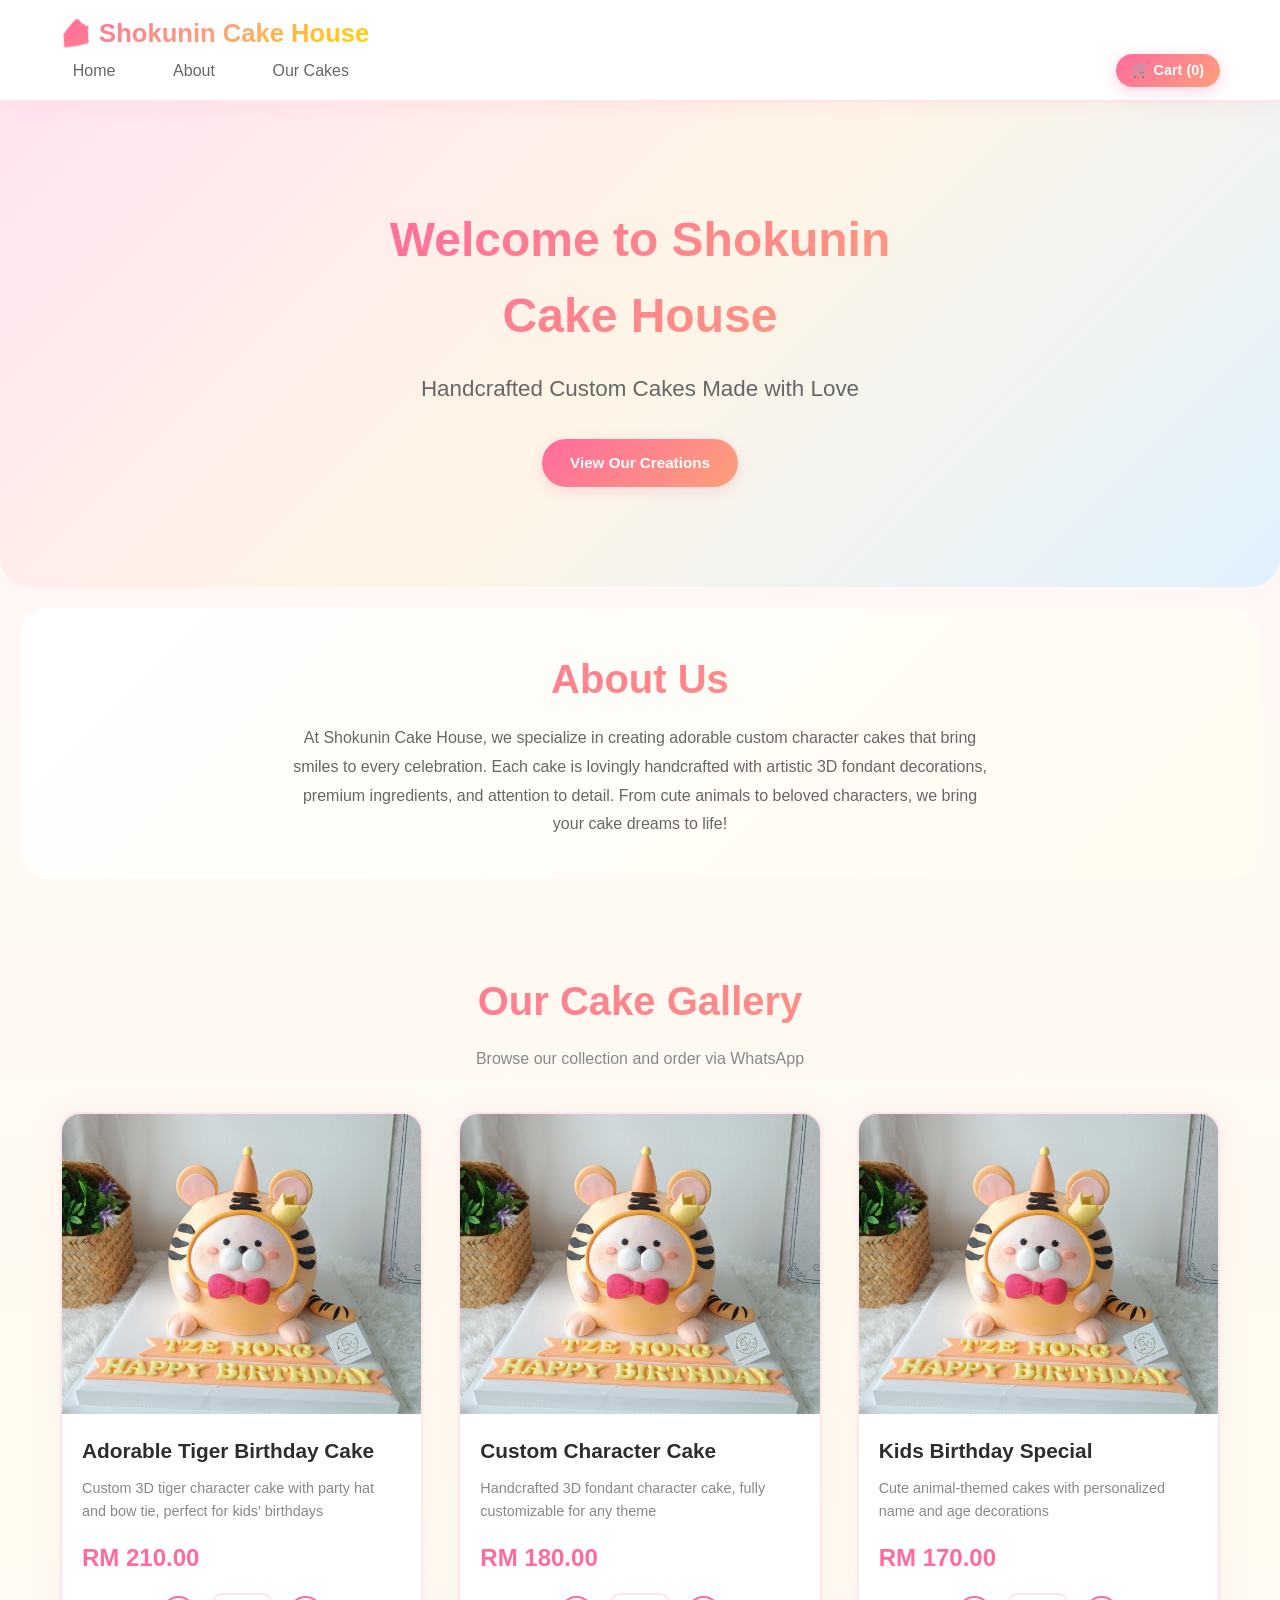
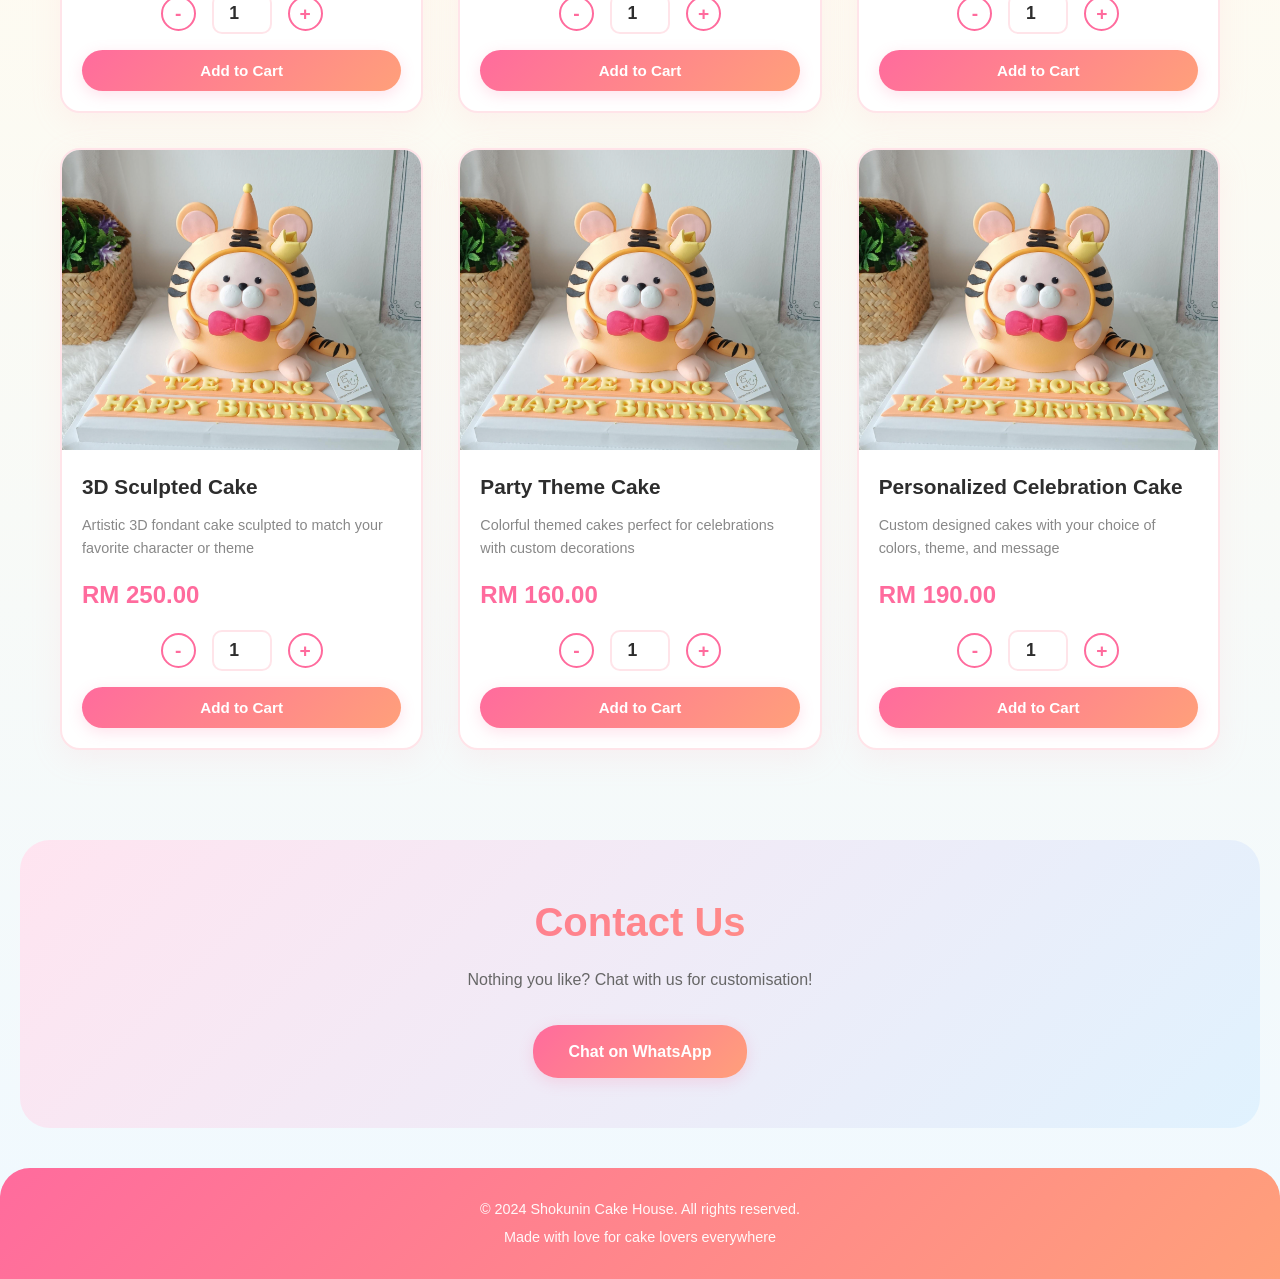
==== commit ebd73222: "UI improvements: navigation scroll offset and layout fixes Changes: - Fix scroll jump to account for" ====
--- a/index.html
+++ b/index.html
@@ -19,7 +19,6 @@
                     <li><a href="#home">Home</a></li>
                     <li><a href="#about">About</a></li>
                     <li><a href="#gallery">Our Cakes</a></li>
-                    <li><a href="#contact">Contact</a></li>
                 </ul>
                 <button class="cart-button" onclick="toggleCart()">
                     🛒 Cart (<span id="cart-count">0</span>)
@@ -206,9 +205,9 @@
         <div class="container">
             <h2 class="section-title">Contact Us</h2>
             <p class="contact-text">
-                Ready to order your custom cake? Get in touch with us via WhatsApp!
+                Nothing you like? Chat with us for customisation!
             </p>
-            <a href="https://wa.me/1234567890?text=Hi%20Shokunin%20Cake%20House!%20I'm%20interested%20in%20ordering%20a%20custom%20cake."
+            <a href="https://wa.me/60177759738?text=Hi%20Shokunin%20Cake%20House!%20I'm%20interested%20in%20a%20custom%20cake%20design."
                class="btn btn-primary btn-large" target="_blank">
                 Chat on WhatsApp
             </a>
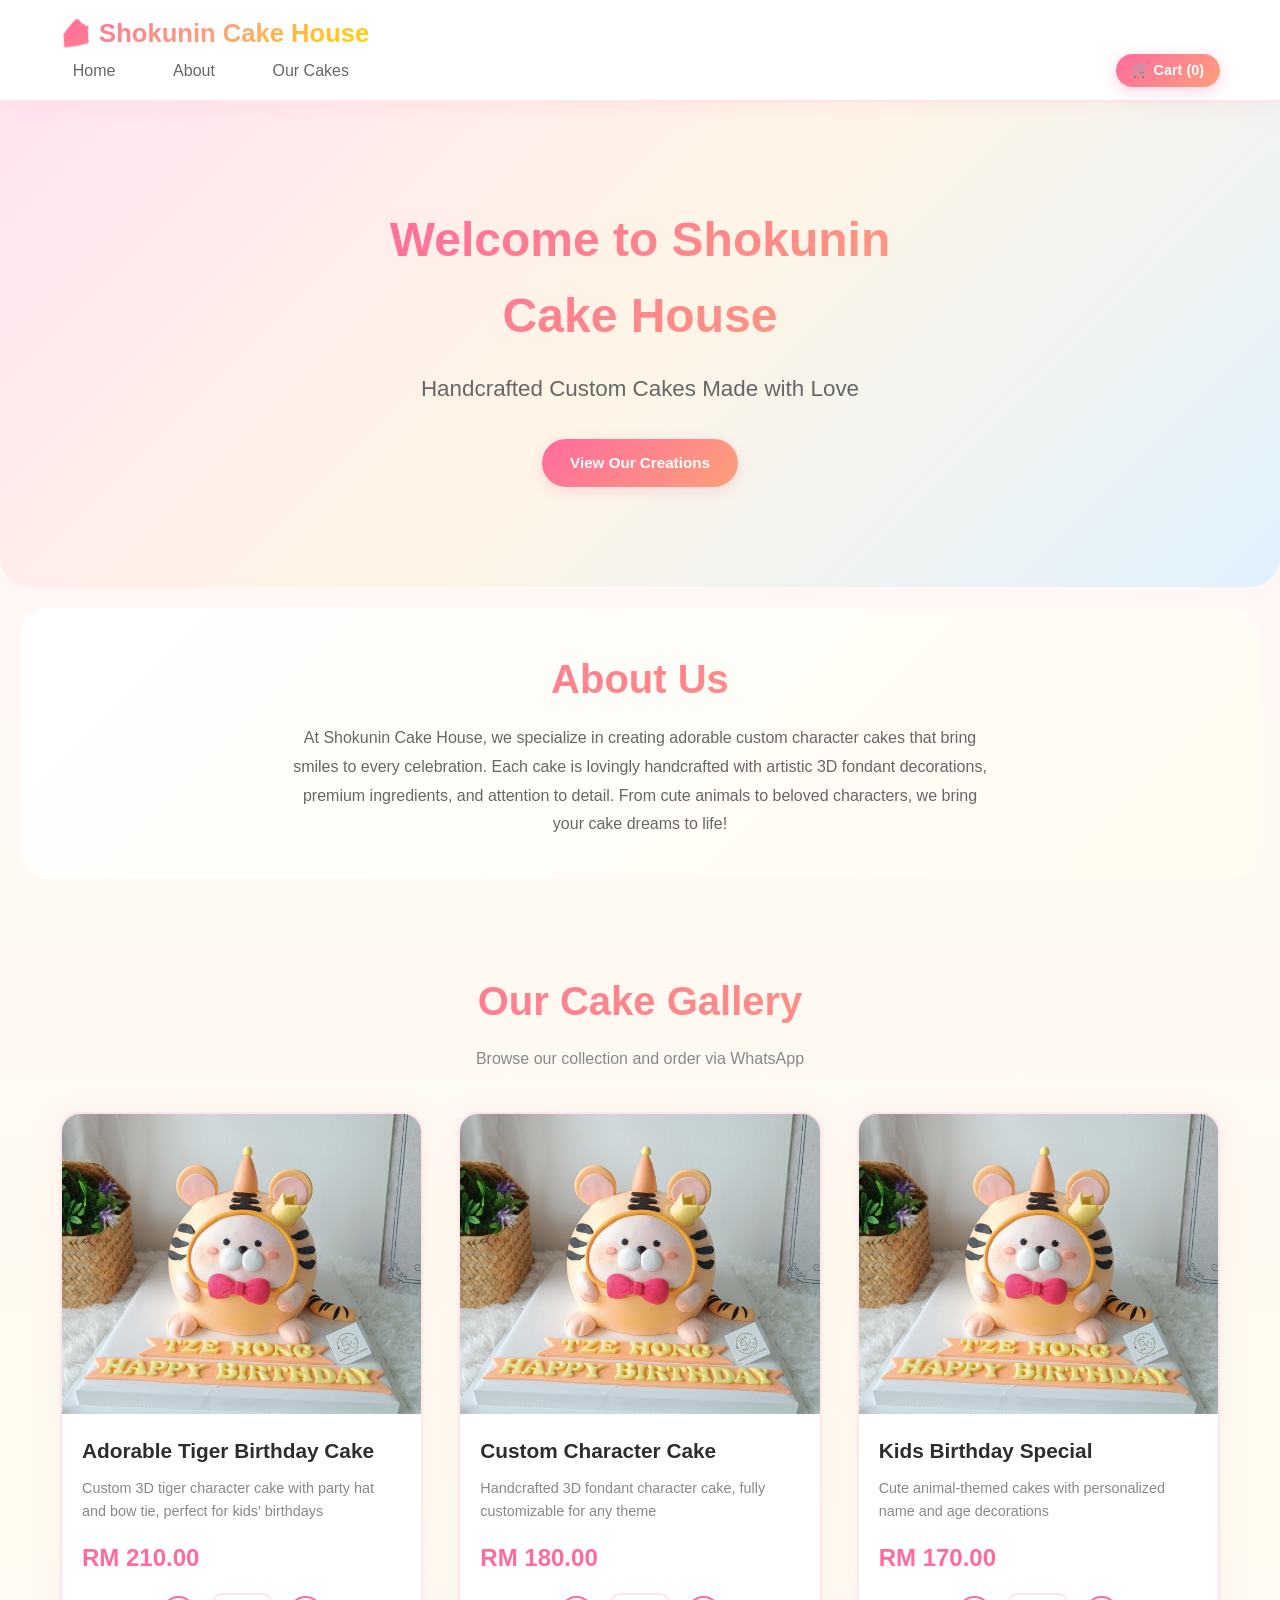
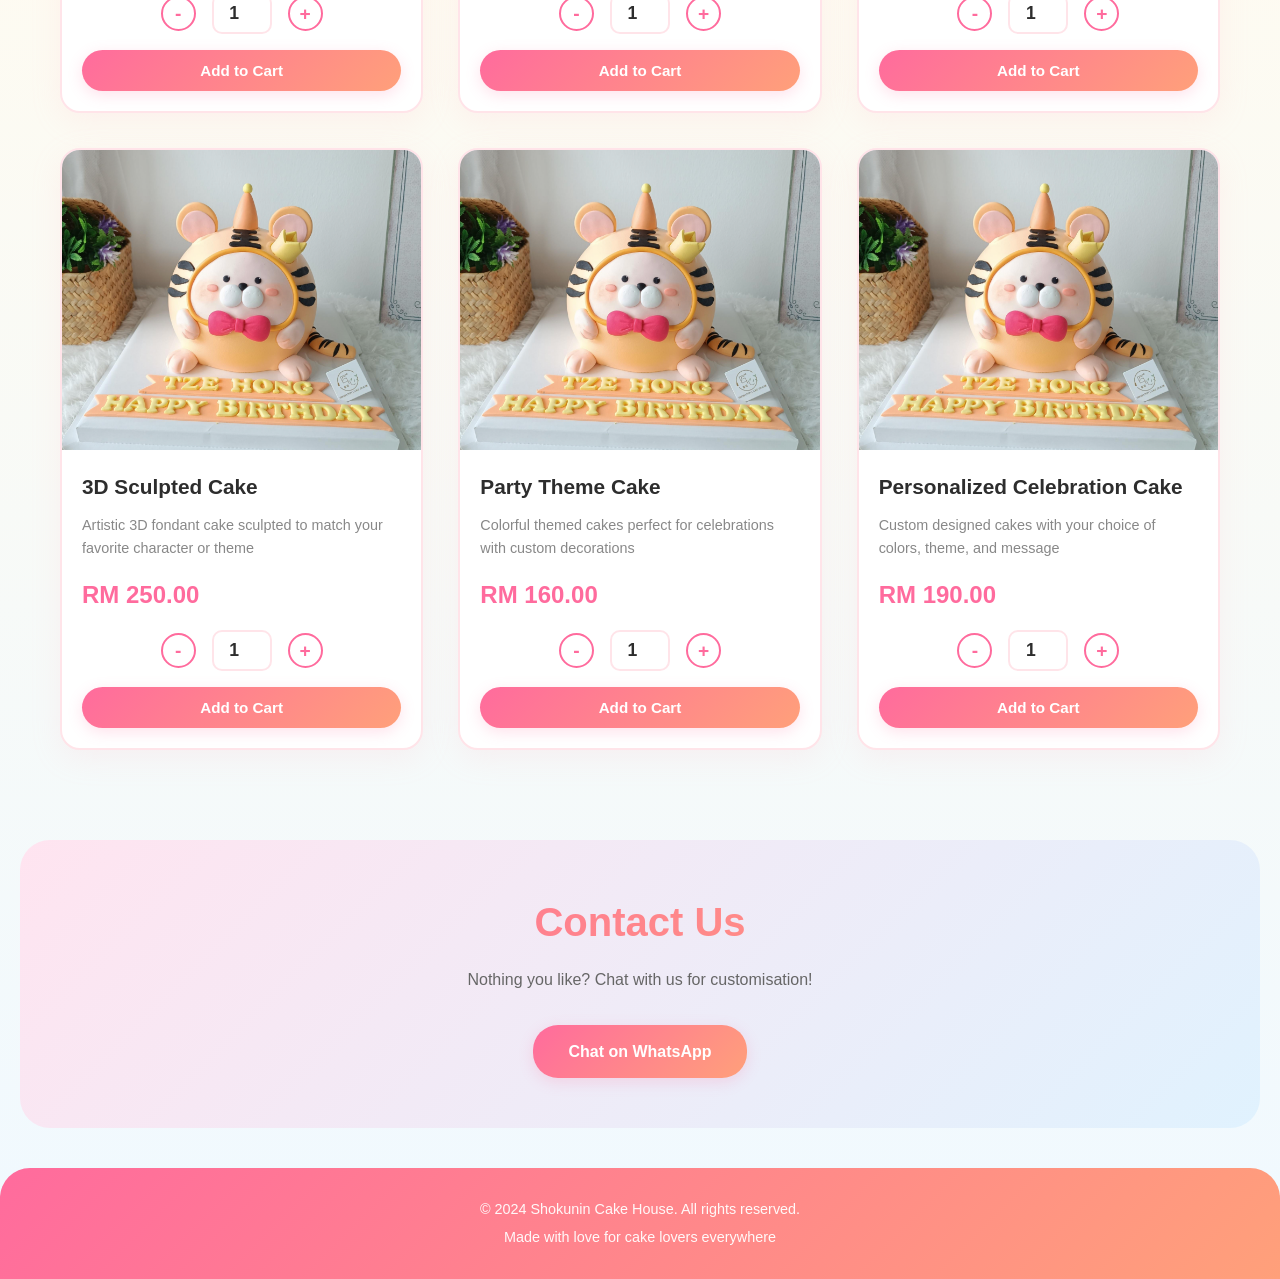
==== commit 204e0649: "Fix mobile navigation: show only 'Our Cakes' and Cart on mobile Mobile view: - Hide 'Home' and 'Abou" ====
--- a/index.html
+++ b/index.html
@@ -16,8 +16,8 @@
             </div>
             <div class="nav-right">
                 <ul class="nav-menu">
-                    <li><a href="#home">Home</a></li>
-                    <li><a href="#about">About</a></li>
+                    <li class="nav-item-desktop"><a href="#home">Home</a></li>
+                    <li class="nav-item-desktop"><a href="#about">About</a></li>
                     <li><a href="#gallery">Our Cakes</a></li>
                 </ul>
                 <button class="cart-button" onclick="toggleCart()">
--- a/css/style.css
+++ b/css/style.css
@@ -58,7 +58,7 @@
     display: flex;
     align-items: center;
     gap: 1rem;
-    flex-wrap: wrap;
+    flex-wrap: nowrap;
     justify-content: space-between;
     width: 100%;
 }
@@ -67,7 +67,12 @@
     display: flex;
     list-style: none;
     gap: 1rem;
-    flex-wrap: wrap;
+    flex-wrap: nowrap;
+}
+
+/* Hide Home and About on mobile, show only on desktop */
+.nav-item-desktop {
+    display: none;
 }
 
 .nav-menu a {
@@ -78,6 +83,7 @@
     padding: 0.3rem 0.8rem;
     border-radius: 20px;
     transition: all 0.3s;
+    white-space: nowrap;
 }
 
 .nav-menu a:hover {
@@ -96,6 +102,7 @@
     cursor: pointer;
     box-shadow: 0 4px 15px rgba(255, 107, 157, 0.3);
     transition: all 0.3s;
+    white-space: nowrap;
 }
 
 .cart-button:hover {
@@ -355,6 +362,11 @@
 
 /* Tablet - 2 columns */
 @media (min-width: 600px) {
+    /* Show all navigation items on tablet and desktop */
+    .nav-item-desktop {
+        display: list-item;
+    }
+
     .nav-menu {
         width: auto;
         margin-top: 0;
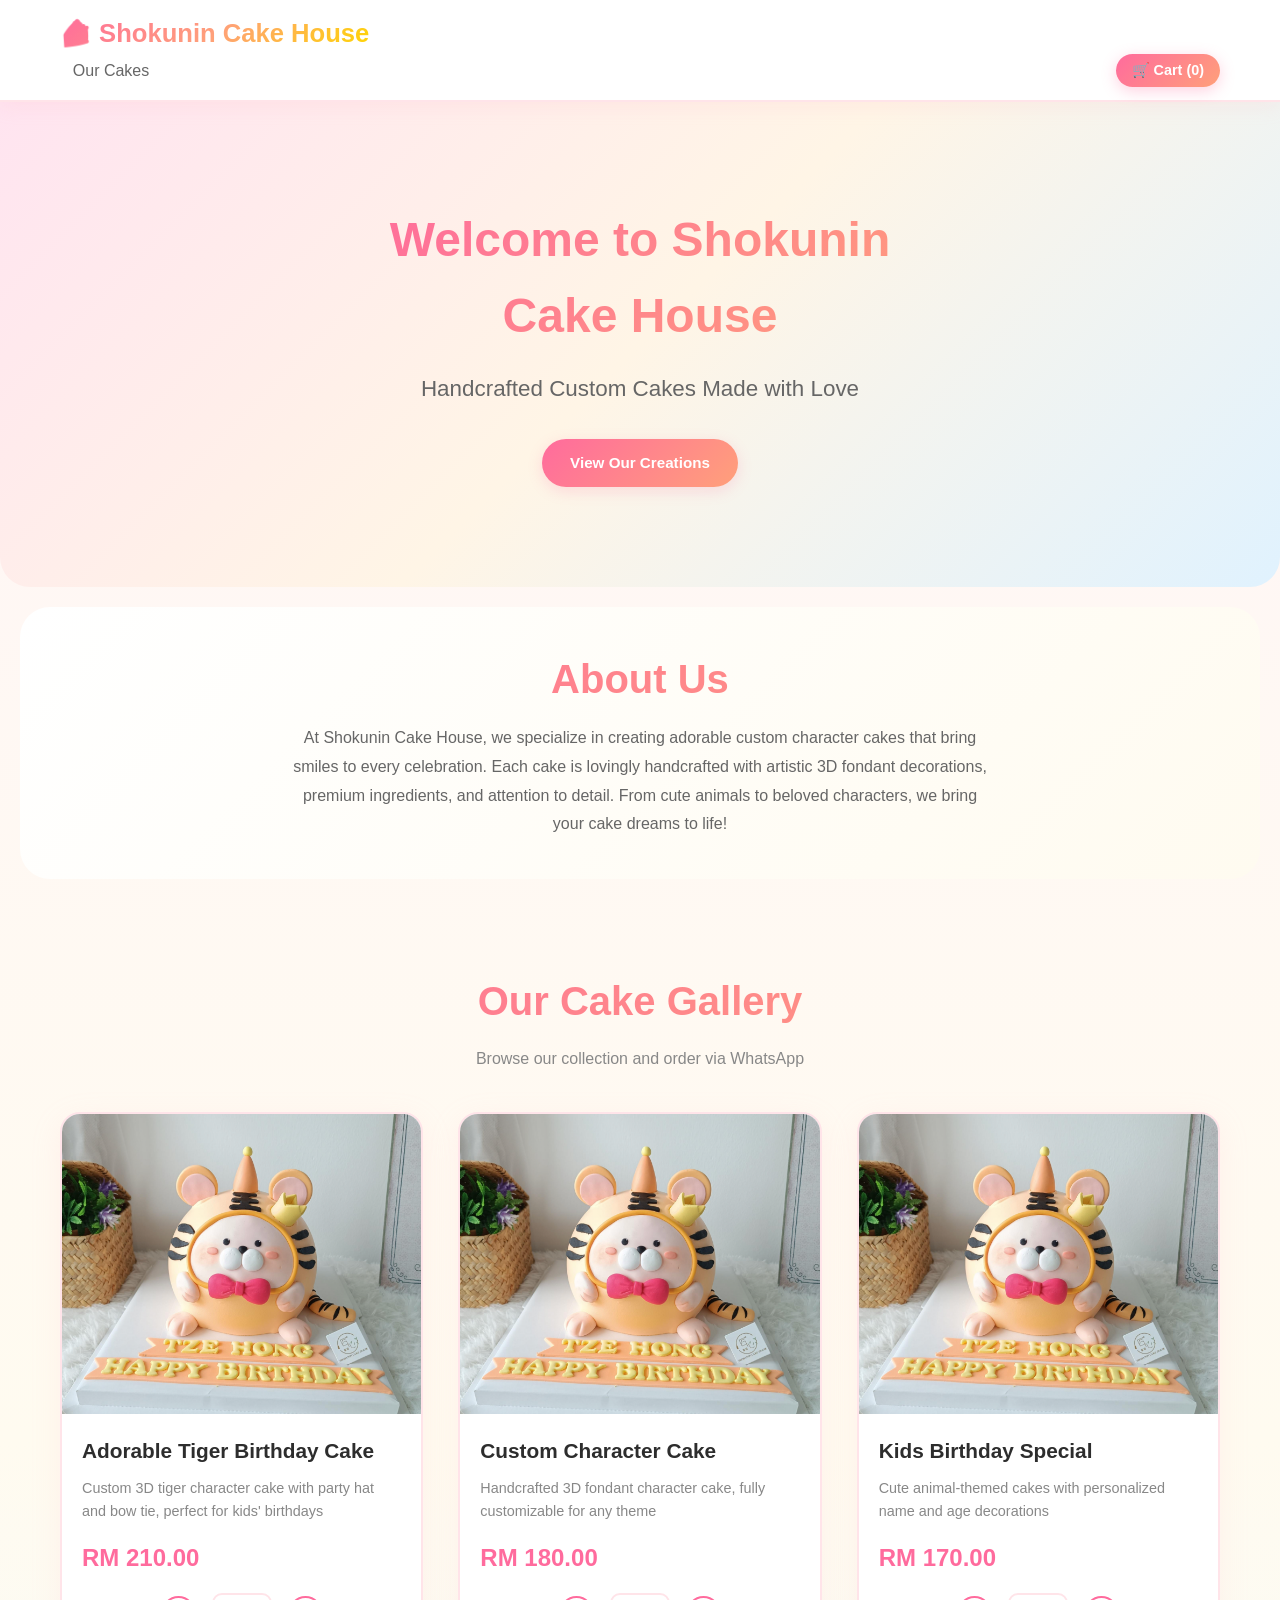
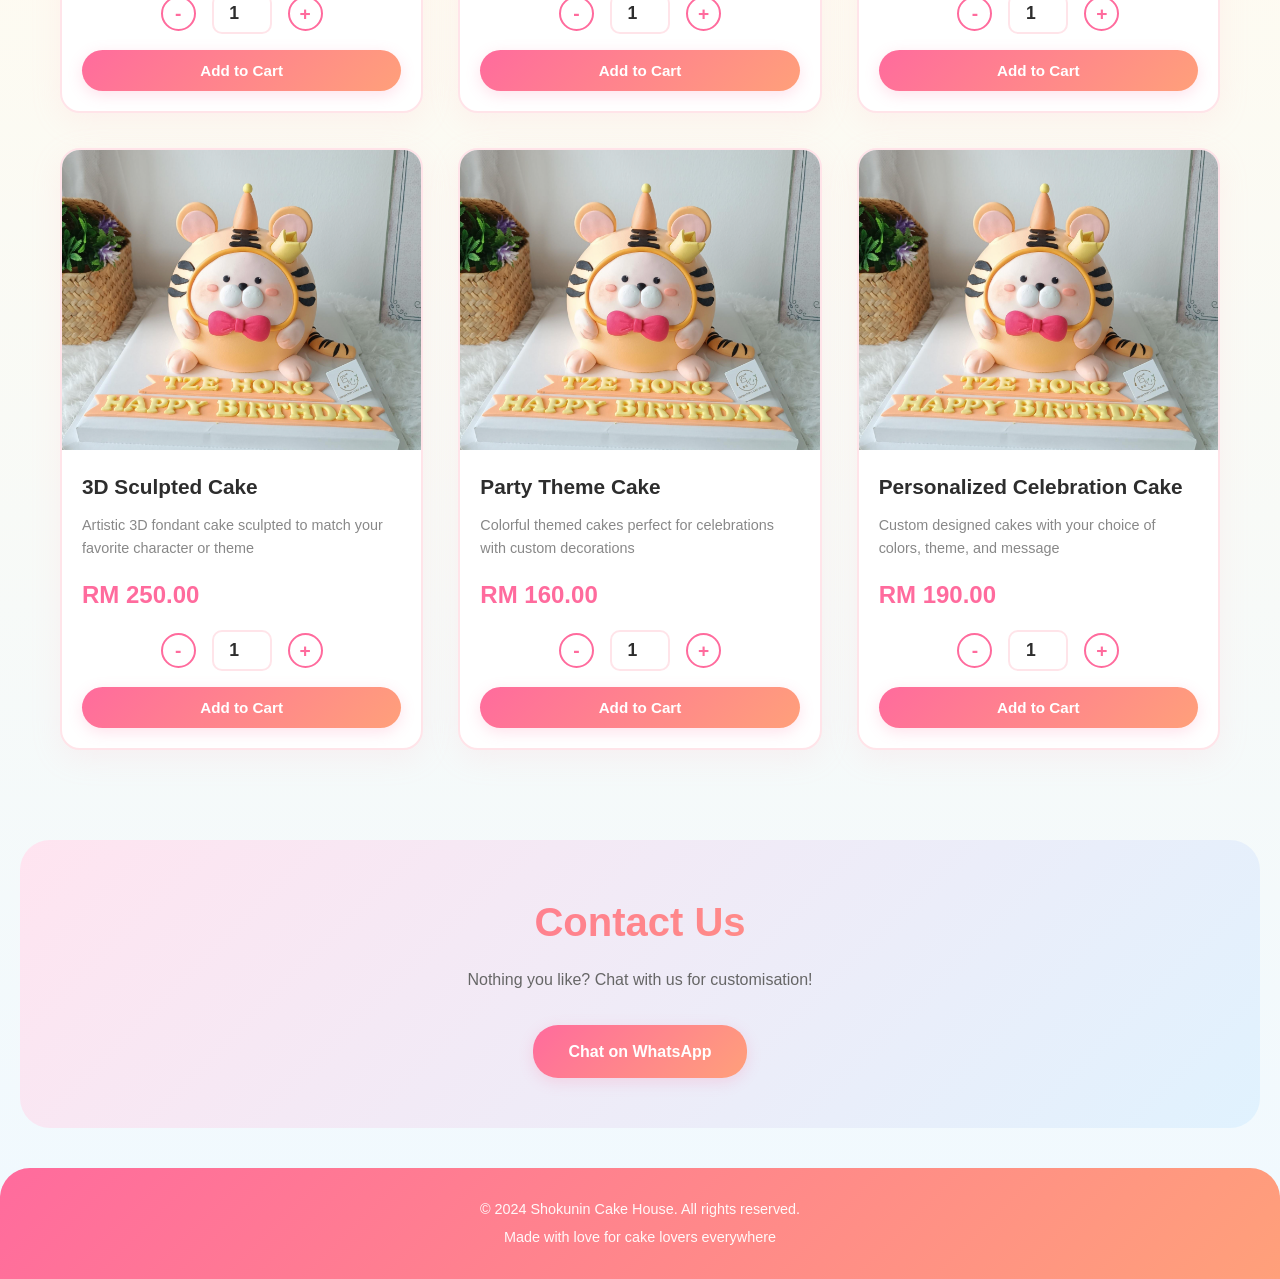
==== commit 3078cb4a: "Simplify navigation: keep only 'Our Cakes' and 'Cart' on all devices - Remove Home and About from na" ====
--- a/index.html
+++ b/index.html
@@ -16,8 +16,6 @@
             </div>
             <div class="nav-right">
                 <ul class="nav-menu">
-                    <li class="nav-item-desktop"><a href="#home">Home</a></li>
-                    <li class="nav-item-desktop"><a href="#about">About</a></li>
                     <li><a href="#gallery">Our Cakes</a></li>
                 </ul>
                 <button class="cart-button" onclick="toggleCart()">
--- a/css/style.css
+++ b/css/style.css
@@ -68,11 +68,6 @@
     list-style: none;
     gap: 1rem;
     flex-wrap: nowrap;
-}
-
-/* Hide Home and About on mobile, show only on desktop */
-.nav-item-desktop {
-    display: none;
 }
 
 .nav-menu a {
@@ -362,16 +357,6 @@
 
 /* Tablet - 2 columns */
 @media (min-width: 600px) {
-    /* Show all navigation items on tablet and desktop */
-    .nav-item-desktop {
-        display: list-item;
-    }
-
-    .nav-menu {
-        width: auto;
-        margin-top: 0;
-    }
-
     .nav-brand h1 {
         font-size: 1.4rem;
     }
